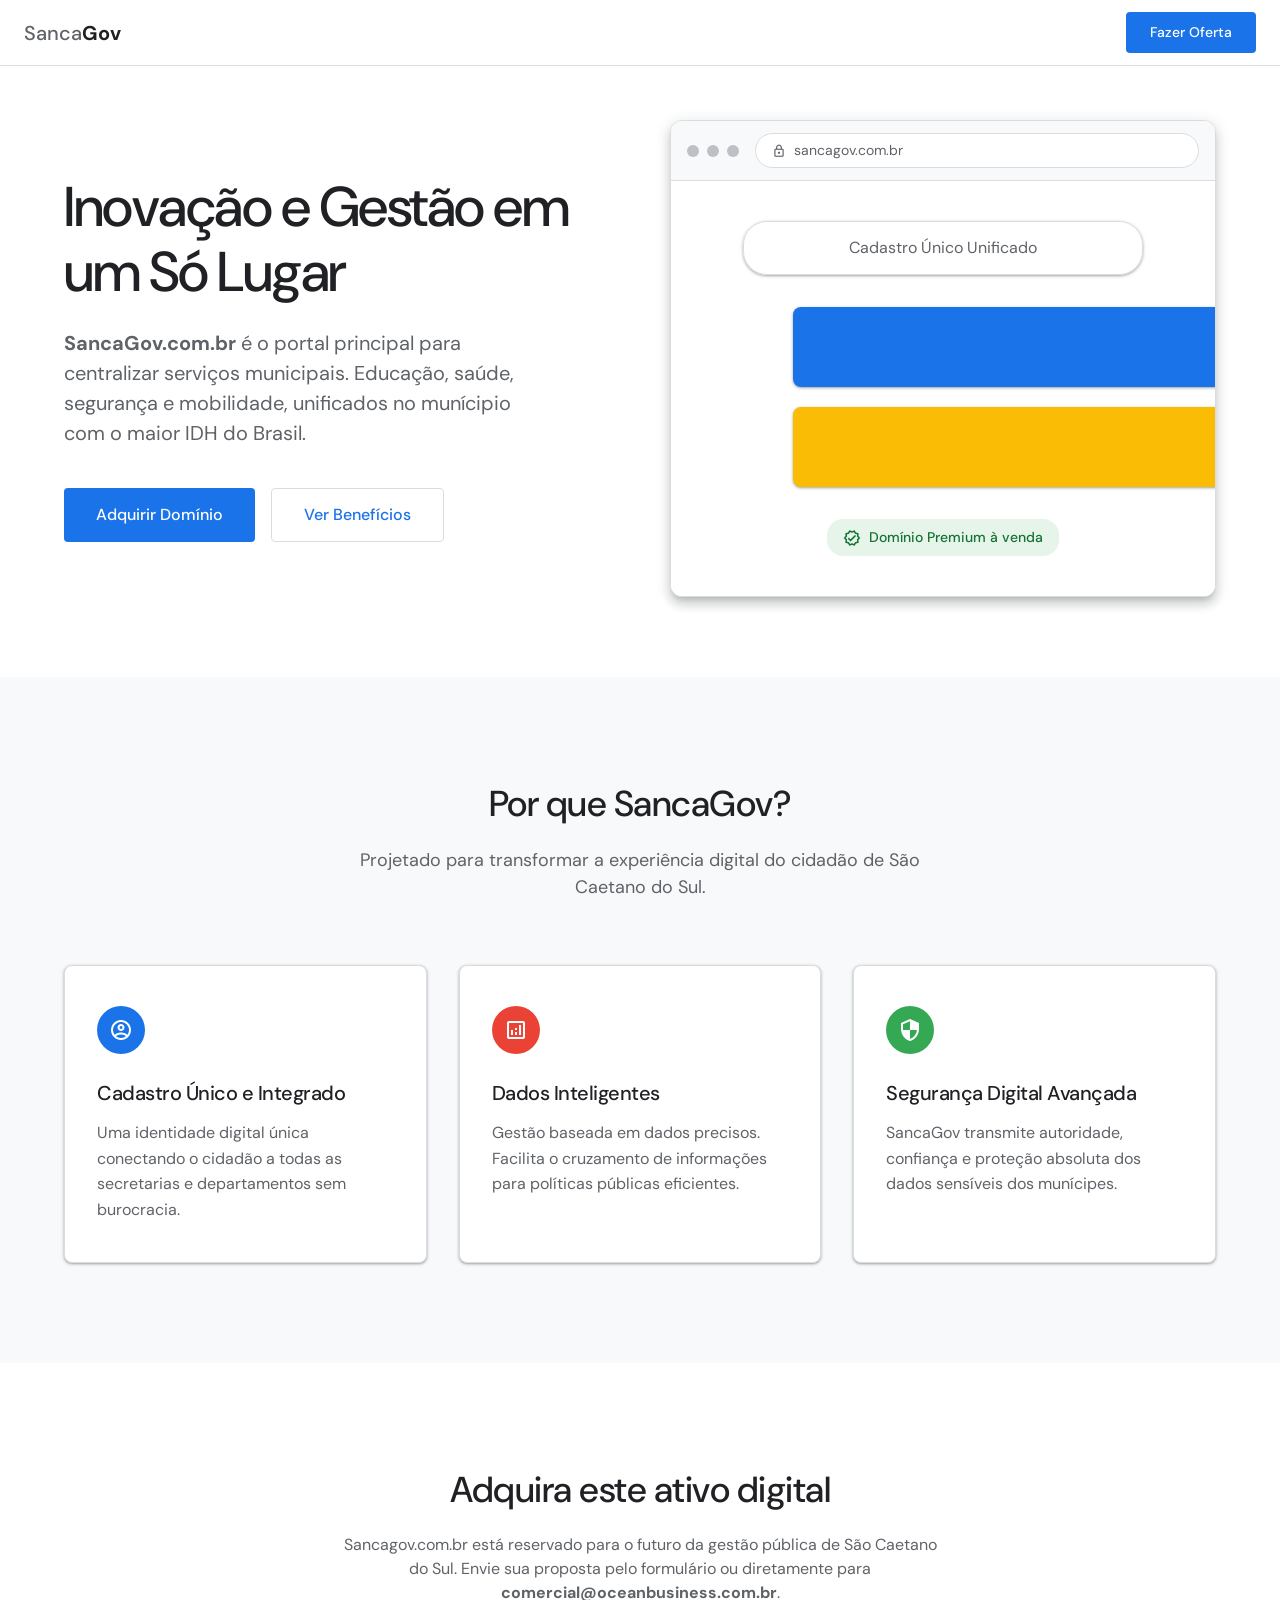
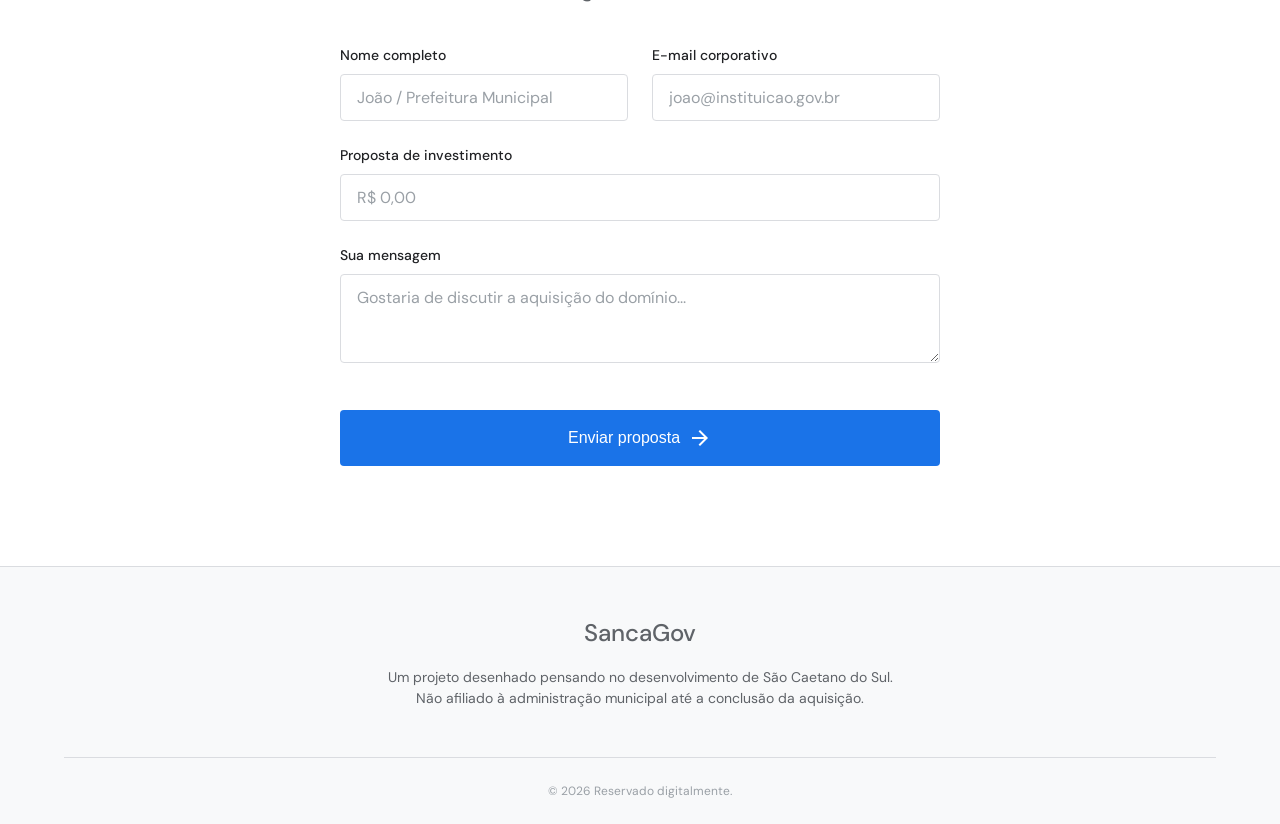
==== public/index.html @ 66d91eb1 "refactor(deploy): Move assets to public/ dir to satisfy Nixpacks parser" ====
<!DOCTYPE html>
<html lang="pt-BR">

<head>
    <meta charset="UTF-8">
    <meta name="viewport" content="width=device-width, initial-scale=1.0">
    <title>SancaGov | Inovação Pública para São Caetano do Sul</title>
    <meta name="description" content="O domínio de referência para o Cadastro Único Unificado.">
    <link rel="preconnect" href="https://fonts.googleapis.com">
    <link rel="preconnect" href="https://fonts.gstatic.com" crossorigin>
    <link href="https://fonts.googleapis.com/css2?family=DM+Sans:opsz,wght@9..40,400;9..40,500;9..40,700&display=swap"
        rel="stylesheet">
    <link rel="stylesheet" href="style.css">
    <link href="https://fonts.googleapis.com/icon?family=Material+Icons+Outlined" rel="stylesheet">
</head>

<body>

    <nav class="navbar">
        <div class="logo">
            <span class="logo-text">Sanca<span class="highlight">Gov</span></span>
        </div>
        <a href="#offer" class="btn-primary">Fazer Oferta</a>
    </nav>

    <main>
        <header class="hero">
            <div class="hero-content">
                <h1 class="fade-in-up">Inovação e Gestão em um Só Lugar</h1>
                <p class="subtitle fade-in-up" style="animation-delay: 0.1s;">
                    <strong>SancaGov.com.br</strong> é o portal principal para centralizar serviços municipais.
                    Educação, saúde, segurança e mobilidade, unificados no munícipio com o maior IDH do Brasil.
                </p>
                <div class="hero-actions fade-in-up" style="animation-delay: 0.2s;">
                    <a href="#offer" class="btn-primary-large">Adquirir Domínio</a>
                    <a href="#vision" class="btn-secondary-large">Ver Benefícios</a>
                </div>
            </div>
            <div class="hero-visual fade-in-up" style="animation-delay: 0.3s;">
                <div class="browser-mockup">
                    <div class="browser-header">
                        <div class="dots">
                            <span></span><span></span><span></span>
                        </div>
                        <div class="address-bar">
                            <span class="material-icons-outlined lock-icon">lock</span>sancagov.com.br
                        </div>
                    </div>
                    <div class="browser-body">
                        <div class="search-bar">Cadastro Único Unificado</div>
                        <div class="placeholder-grid">
                            <div class="p-item p-blue">
                                <span class="material-icons-outlined">health_and_safety</span>
                            </div>
                            <div class="p-item p-red">
                                <span class="material-icons-outlined">school</span>
                            </div>
                            <div class="p-item p-yellow">
                                <span class="material-icons-outlined">shield</span>
                            </div>
                            <div class="p-item p-green">
                                <span class="material-icons-outlined">directions_bus</span>
                            </div>
                        </div>
                        <div class="status-chip">
                            <span class="material-icons-outlined status-icon">verified</span>
                            Domínio Premium à venda
                        </div>
                    </div>
                </div>
            </div>
        </header>

        <section id="vision" class="vision-section">
            <div class="vision-header">
                <h2>Por que SancaGov?</h2>
                <p>Projetado para transformar a experiência digital do cidadão de São Caetano do Sul.</p>
            </div>

            <div class="features-grid">
                <div class="feature-card fade-in-up">
                    <div class="feature-icon bg-blue">
                        <span class="material-icons-outlined">account_circle</span>
                    </div>
                    <h3>Cadastro Único e Integrado</h3>
                    <p>Uma identidade digital única conectando o cidadão a todas as secretarias e departamentos sem
                        burocracia.</p>
                </div>
                <div class="feature-card fade-in-up" style="animation-delay: 0.1s;">
                    <div class="feature-icon bg-red">
                        <span class="material-icons-outlined">analytics</span>
                    </div>
                    <h3>Dados Inteligentes</h3>
                    <p>Gestão baseada em dados precisos. Facilita o cruzamento de informações para políticas públicas
                        eficientes.</p>
                </div>
                <div class="feature-card fade-in-up" style="animation-delay: 0.2s;">
                    <div class="feature-icon bg-green">
                        <span class="material-icons-outlined">security</span>
                    </div>
                    <h3>Segurança Digital Avançada</h3>
                    <p>SancaGov transmite autoridade, confiança e proteção absoluta dos dados sensíveis dos munícipes.
                    </p>
                </div>
            </div>
        </section>

        <section id="offer" class="offer-section">
            <div class="contact-card">
                <div class="contact-card-header">
                    <h2>Adquira este ativo digital</h2>
                    <p>Sancagov.com.br está reservado para o futuro da gestão pública de São Caetano do Sul. Envie sua
                        proposta pelo formulário ou diretamente para <strong>comercial@oceanbusiness.com.br</strong>.
                    </p>
                </div>

                <form id="offerForm" action="mailto:comercial@oceanbusiness.com.br" method="POST" enctype="text/plain"
                    class="offer-form">
                    <div class="form-row">
                        <div class="form-group half-width">
                            <label for="name">Nome completo</label>
                            <input type="text" id="name" name="Nome" required placeholder="João / Prefeitura Municipal">
                        </div>
                        <div class="form-group half-width">
                            <label for="email">E-mail corporativo</label>
                            <input type="email" id="email" name="E-mail" required placeholder="joao@instituicao.gov.br">
                        </div>
                    </div>

                    <div class="form-group">
                        <label for="offer">Proposta de investimento</label>
                        <input type="text" id="offer" name="Proposta" placeholder="R$ 0,00">
                    </div>

                    <div class="form-group">
                        <label for="message">Sua mensagem</label>
                        <textarea id="message" name="Mensagem" rows="3"
                            placeholder="Gostaria de discutir a aquisição do domínio..."></textarea>
                    </div>

                    <div class="form-actions">
                        <button type="submit" class="btn-primary-large submit-btn">
                            Enviar proposta
                            <span class="material-icons-outlined">arrow_forward</span>
                        </button>
                    </div>
                </form>
            </div>
        </section>
    </main>

    <footer class="footer">
        <div class="footer-content">
            <div class="footer-logo">SancaGov</div>
            <p>Um projeto desenhado pensando no desenvolvimento de São Caetano do Sul. <br />Não afiliado à
                administração municipal até a conclusão da aquisição.</p>
        </div>
        <div class="footer-bottom">
            &copy; 2026 Reservado digitalmente.
        </div>
    </footer>
</body>

</html>
---- public/style.css ----
:root {
    --google-blue: #1a73e8;
    --google-blue-hover: #1765cc;
    --google-red: #ea4335;
    --google-yellow: #fbbc05;
    --google-green: #34a853;

    --bg-main: #ffffff;
    --bg-secondary: #f8f9fa;
    --border-color: #dadce0;

    --text-main: #202124;
    --text-sec: #5f6368;

    --font-primary: 'DM Sans', sans-serif;

    --shadow-1: 0 1px 2px 0 rgba(60, 64, 67, 0.3), 0 1px 3px 1px rgba(60, 64, 67, 0.15);
    --shadow-2: 0 4px 6px 0 rgba(60, 64, 67, 0.3), 0 4px 12px 3px rgba(60, 64, 67, 0.15);
    --shadow-3: 0 8px 10px 1px rgba(60, 64, 67, 0.14), 0 3px 14px 2px rgba(60, 64, 67, 0.12), 0 5px 5px -3px rgba(60, 64, 67, 0.2);
}

* {
    margin: 0;
    padding: 0;
    box-sizing: border-box;
}

body {
    font-family: var(--font-primary);
    background-color: var(--bg-main);
    color: var(--text-main);
    line-height: 1.5;
    -webkit-font-smoothing: antialiased;
}

html {
    scroll-behavior: smooth;
}

h1,
h2,
h3 {
    font-weight: 500;
    letter-spacing: -0.5px;
    color: var(--text-main);
}

/* NAVBAR */
.navbar {
    position: fixed;
    top: 0;
    width: 100%;
    padding: 12px 24px;
    background: rgba(255, 255, 255, 0.95);
    backdrop-filter: blur(8px);
    display: flex;
    justify-content: space-between;
    align-items: center;
    border-bottom: 1px solid var(--border-color);
    z-index: 1000;
}

.logo-text {
    font-size: 20px;
    font-weight: 500;
    color: var(--text-sec);
}

.highlight {
    font-weight: 700;
    color: var(--text-main);
}

.btn-primary {
    background: var(--google-blue);
    color: white;
    padding: 10px 24px;
    border-radius: 4px;
    /* Google uses slightly rounded or stark 4px depending on service, let's use 4px for core services */
    text-decoration: none;
    font-weight: 500;
    font-size: 14px;
    transition: background 0.2s, box-shadow 0.2s;
    border: none;
    cursor: pointer;
}

.btn-primary:hover {
    background: var(--google-blue-hover);
    box-shadow: 0 1px 3px 0 rgba(60, 64, 67, 0.3), 0 4px 8px 3px rgba(60, 64, 67, 0.15);
}

/* HERO SECTION */
.hero {
    display: flex;
    padding: 120px 5% 80px;
    max-width: 1280px;
    margin: 0 auto;
    align-items: center;
    gap: 60px;
}

.hero-content {
    flex: 1;
}

.hero h1 {
    font-size: 56px;
    line-height: 1.15;
    margin-bottom: 24px;
    color: var(--text-main);
    letter-spacing: -1.5px;
}

.subtitle {
    font-size: 20px;
    color: var(--text-sec);
    margin-bottom: 40px;
    max-width: 90%;
}

.hero-actions {
    display: flex;
    gap: 16px;
}

.btn-primary-large {
    background: var(--google-blue);
    color: white;
    padding: 14px 32px;
    border-radius: 4px;
    font-size: 16px;
    font-weight: 500;
    text-decoration: none;
    transition: all 0.2s;
    display: inline-flex;
    align-items: center;
    justify-content: center;
}

.btn-primary-large:hover {
    background: var(--google-blue-hover);
    box-shadow: var(--shadow-1);
}

.btn-secondary-large {
    background: white;
    color: var(--google-blue);
    padding: 14px 32px;
    border-radius: 4px;
    font-size: 16px;
    font-weight: 500;
    text-decoration: none;
    border: 1px solid var(--border-color);
    transition: all 0.2s;
}

.btn-secondary-large:hover {
    background: var(--bg-secondary);
}

/* BROWSER MOCKUP */
.hero-visual {
    flex: 1;
}

.browser-mockup {
    background: white;
    border-radius: 12px;
    box-shadow: var(--shadow-3);
    overflow: hidden;
    border: 1px solid var(--border-color);
}

.browser-header {
    background: var(--bg-secondary);
    padding: 12px 16px;
    display: flex;
    align-items: center;
    gap: 16px;
    border-bottom: 1px solid var(--border-color);
}

.dots {
    display: flex;
    gap: 8px;
}

.dots span {
    width: 12px;
    height: 12px;
    border-radius: 50%;
    background: #bdc1c6;
}

.address-bar {
    background: white;
    border-radius: 20px;
    padding: 6px 16px;
    font-size: 14px;
    color: var(--text-sec);
    flex: 1;
    display: flex;
    align-items: center;
    gap: 8px;
    border: 1px solid var(--border-color);
}

.lock-icon {
    font-size: 14px !important;
}

.browser-body {
    padding: 40px;
    display: flex;
    flex-direction: column;
    align-items: center;
    background: #fff;
}

.search-bar {
    width: 100%;
    max-width: 400px;
    padding: 14px 24px;
    border-radius: 24px;
    border: 1px solid var(--border-color);
    box-shadow: var(--shadow-1);
    color: var(--text-sec);
    font-size: 16px;
    text-align: center;
    margin-bottom: 32px;
}

.placeholder-grid {
    display: grid;
    grid-template-columns: repeat(2, 1fr);
    gap: 20px;
    margin-bottom: 32px;
    width: 100%;
    max-width: 300px;
}

.p-item {
    height: 80px;
    border-radius: 8px;
    display: flex;
    align-items: center;
    justify-content: center;
    color: white;
    box-shadow: var(--shadow-1);
}

.p-item .material-icons-outlined {
    font-size: 32px;
}

.p-blue {
    background: var(--google-blue);
}

.p-red {
    background: var(--google-red);
}

.p-yellow {
    background: var(--google-yellow);
}

.p-green {
    background: var(--google-green);
}

.status-chip {
    padding: 8px 16px;
    background: #e6f4ea;
    color: #137333;
    border-radius: 16px;
    font-size: 14px;
    font-weight: 500;
    display: flex;
    align-items: center;
    gap: 8px;
}

.status-icon {
    font-size: 18px !important;
}

/* VISION SECTION */
.vision-section {
    background: var(--bg-secondary);
    padding: 100px 5%;
}

.vision-header {
    text-align: center;
    max-width: 600px;
    margin: 0 auto 64px;
}

.vision-header h2 {
    font-size: 36px;
    margin-bottom: 16px;
}

.vision-header p {
    font-size: 18px;
    color: var(--text-sec);
}

.features-grid {
    max-width: 1200px;
    margin: 0 auto;
    display: grid;
    grid-template-columns: repeat(3, 1fr);
    gap: 32px;
}

.feature-card {
    background: white;
    padding: 40px 32px;
    border-radius: 8px;
    box-shadow: var(--shadow-1);
    border: 1px solid var(--border-color);
    transition: transform 0.2s, box-shadow 0.2s;
}

.feature-card:hover {
    transform: translateY(-4px);
    box-shadow: var(--shadow-2);
}

.feature-icon {
    width: 48px;
    height: 48px;
    border-radius: 50%;
    display: flex;
    align-items: center;
    justify-content: center;
    color: white;
    margin-bottom: 24px;
}

.feature-icon .material-icons-outlined {
    font-size: 24px;
}

.bg-blue {
    background: var(--google-blue);
}

.bg-red {
    background: var(--google-red);
}

.bg-green {
    background: var(--google-green);
}

.feature-card h3 {
    font-size: 20px;
    margin-bottom: 12px;
}

.feature-card p {
    color: var(--text-sec);
    line-height: 1.6;
}

/* OFFER SECTION */
.offer-section {
    padding: 100px 5%;
    display: flex;
    justify-content: center;
    background: var(--bg-main);
}

.contact-card {
    max-width: 600px;
    width: 100%;
    margin: 0 auto;
}

.contact-card-header {
    text-align: center;
    margin-bottom: 40px;
}

.contact-card-header h2 {
    font-size: 36px;
    margin-bottom: 16px;
}

.contact-card-header p {
    color: var(--text-sec);
    font-size: 16px;
}

.offer-form {
    display: flex;
    flex-direction: column;
    gap: 24px;
}

.form-row {
    display: flex;
    gap: 24px;
}

.half-width {
    flex: 1;
}

.form-group label {
    display: block;
    font-size: 14px;
    font-weight: 500;
    color: var(--text-main);
    margin-bottom: 8px;
}

.form-group input,
.form-group textarea {
    width: 100%;
    padding: 12px 16px;
    border: 1px solid var(--border-color);
    border-radius: 4px;
    font-family: inherit;
    font-size: 16px;
    color: var(--text-main);
    transition: border 0.2s;
    background: var(--bg-main);
}

.form-group input:focus,
.form-group textarea:focus {
    outline: none;
    border-color: var(--google-blue);
    border-width: 2px;
    padding: 11px 15px;
    /* Offset to prevent jump */
}

.form-group input::placeholder,
.form-group textarea::placeholder {
    color: #9aa0a6;
}

.form-actions {
    margin-top: 16px;
}

.submit-btn {
    width: 100%;
    cursor: pointer;
    border: none;
    padding: 16px;
    font-size: 16px;
    display: flex;
    align-items: center;
    justify-content: center;
    gap: 8px;
}

.hidden {
    display: none;
}

.form-success {
    background: #e6f4ea;
    color: #137333;
    padding: 16px;
    border-radius: 4px;
    text-align: center;
    font-weight: 500;
}

/* FOOTER */
.footer {
    border-top: 1px solid var(--border-color);
    background: var(--bg-secondary);
    padding: 48px 5% 24px;
}

.footer-content {
    display: flex;
    flex-direction: column;
    align-items: center;
    text-align: center;
    margin-bottom: 48px;
}

.footer-logo {
    font-size: 24px;
    font-weight: 500;
    color: var(--text-sec);
    margin-bottom: 16px;
}

.footer p {
    color: var(--text-sec);
    font-size: 14px;
}

.footer-bottom {
    text-align: center;
    color: #9aa0a6;
    font-size: 12px;
    padding-top: 24px;
    border-top: 1px solid var(--border-color);
}

/* RESPONSIVE */
.fade-in-up {
    opacity: 0;
    transform: translateY(20px);
    animation: fadeInUp 0.6s cubic-bezier(0.4, 0, 0.2, 1) forwards;
}

@keyframes fadeInUp {
    to {
        opacity: 1;
        transform: translateY(0);
    }
}

@media (max-width: 900px) {
    .features-grid {
        grid-template-columns: 1fr;
    }

    .hero {
        flex-direction: column;
        text-align: center;
        padding-top: 100px;
    }

    .hero-content {
        margin-bottom: 40px;
    }

    .hero h1 {
        font-size: 40px;
    }

    .hero-actions {
        justify-content: center;
    }

    .subtitle {
        margin: 0 auto 32px;
    }

    .form-row {
        flex-direction: column;
        gap: 24px;
    }
}
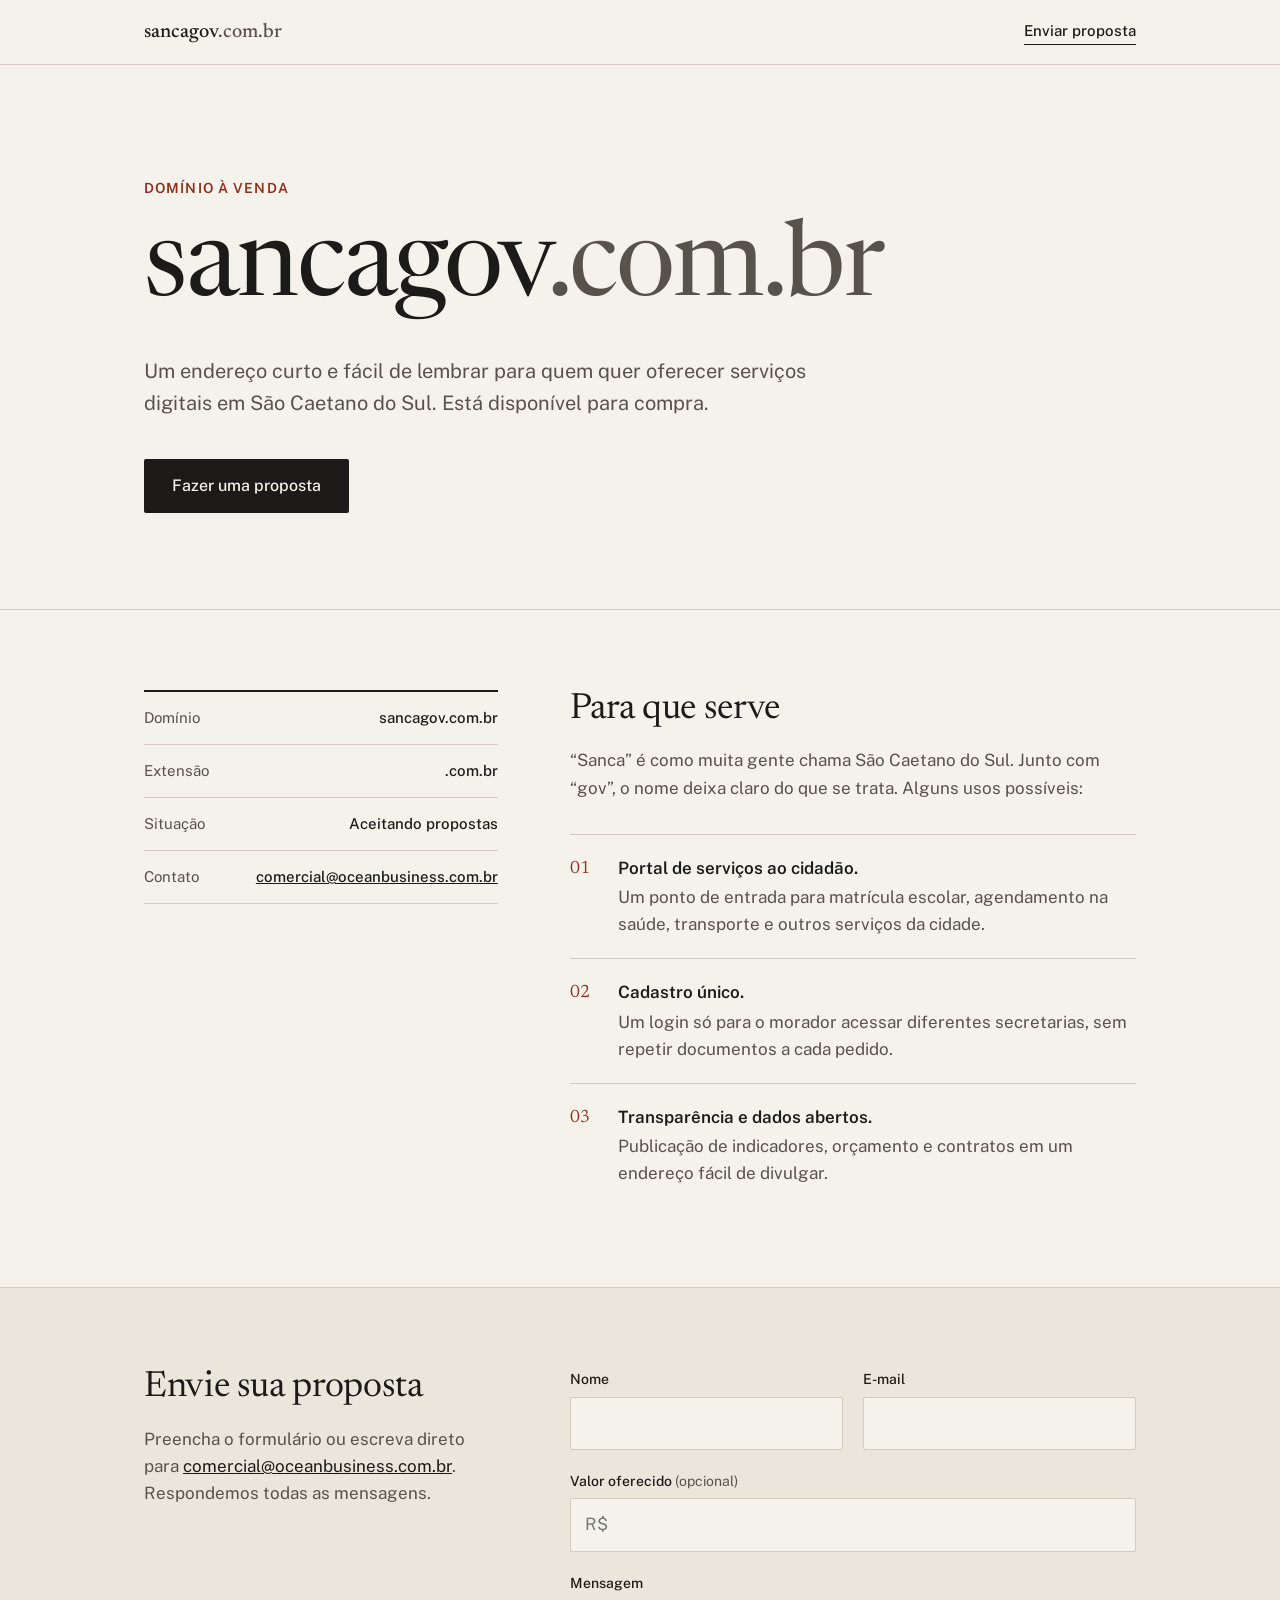
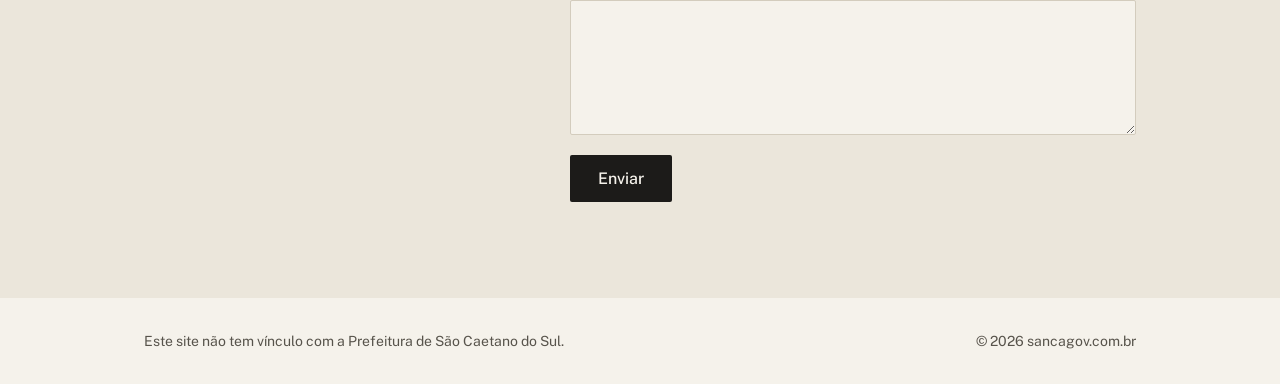
==== commit 6cc19d43: "Redesenha a landing page com visual editorial e texto mais direto Remove a paleta no estilo Google, " ====
--- a/public/index.html
+++ b/public/index.html
@@ -4,161 +4,131 @@
 <head>
     <meta charset="UTF-8">
     <meta name="viewport" content="width=device-width, initial-scale=1.0">
-    <title>SancaGov | Inovação Pública para São Caetano do Sul</title>
-    <meta name="description" content="O domínio de referência para o Cadastro Único Unificado.">
+    <title>sancagov.com.br está à venda</title>
+    <meta name="description" content="O domínio sancagov.com.br está disponível para aquisição. Envie sua proposta.">
     <link rel="preconnect" href="https://fonts.googleapis.com">
     <link rel="preconnect" href="https://fonts.gstatic.com" crossorigin>
-    <link href="https://fonts.googleapis.com/css2?family=DM+Sans:opsz,wght@9..40,400;9..40,500;9..40,700&display=swap"
+    <link
+        href="https://fonts.googleapis.com/css2?family=Newsreader:opsz,wght@6..72,400;6..72,500&family=Public+Sans:wght@400;500;600&display=swap"
         rel="stylesheet">
     <link rel="stylesheet" href="style.css">
-    <link href="https://fonts.googleapis.com/icon?family=Material+Icons+Outlined" rel="stylesheet">
 </head>
 
 <body>
 
-    <nav class="navbar">
-        <div class="logo">
-            <span class="logo-text">Sanca<span class="highlight">Gov</span></span>
+    <header class="topbar">
+        <div class="wrap topbar-inner">
+            <span class="wordmark">sancagov<span class="tld">.com.br</span></span>
+            <a href="#proposta" class="topbar-link">Enviar proposta</a>
         </div>
-        <a href="#offer" class="btn-primary">Fazer Oferta</a>
-    </nav>
+    </header>
 
     <main>
-        <header class="hero">
-            <div class="hero-content">
-                <h1 class="fade-in-up">Inovação e Gestão em um Só Lugar</h1>
-                <p class="subtitle fade-in-up" style="animation-delay: 0.1s;">
-                    <strong>SancaGov.com.br</strong> é o portal principal para centralizar serviços municipais.
-                    Educação, saúde, segurança e mobilidade, unificados no munícipio com o maior IDH do Brasil.
+        <section class="intro">
+            <div class="wrap">
+                <p class="eyebrow">Domínio à venda</p>
+                <h1>sancagov<span class="tld">.com.br</span></h1>
+                <p class="lede">
+                    Um endereço curto e fácil de lembrar para quem quer oferecer serviços digitais
+                    em São Caetano do Sul. Está disponível para compra.
                 </p>
-                <div class="hero-actions fade-in-up" style="animation-delay: 0.2s;">
-                    <a href="#offer" class="btn-primary-large">Adquirir Domínio</a>
-                    <a href="#vision" class="btn-secondary-large">Ver Benefícios</a>
-                </div>
+                <a href="#proposta" class="button">Fazer uma proposta</a>
             </div>
-            <div class="hero-visual fade-in-up" style="animation-delay: 0.3s;">
-                <div class="browser-mockup">
-                    <div class="browser-header">
-                        <div class="dots">
-                            <span></span><span></span><span></span>
-                        </div>
-                        <div class="address-bar">
-                            <span class="material-icons-outlined lock-icon">lock</span>sancagov.com.br
-                        </div>
+        </section>
+
+        <section class="details">
+            <div class="wrap details-grid">
+                <dl class="facts">
+                    <div>
+                        <dt>Domínio</dt>
+                        <dd>sancagov.com.br</dd>
                     </div>
-                    <div class="browser-body">
-                        <div class="search-bar">Cadastro Único Unificado</div>
-                        <div class="placeholder-grid">
-                            <div class="p-item p-blue">
-                                <span class="material-icons-outlined">health_and_safety</span>
-                            </div>
-                            <div class="p-item p-red">
-                                <span class="material-icons-outlined">school</span>
-                            </div>
-                            <div class="p-item p-yellow">
-                                <span class="material-icons-outlined">shield</span>
-                            </div>
-                            <div class="p-item p-green">
-                                <span class="material-icons-outlined">directions_bus</span>
-                            </div>
-                        </div>
-                        <div class="status-chip">
-                            <span class="material-icons-outlined status-icon">verified</span>
-                            Domínio Premium à venda
-                        </div>
+                    <div>
+                        <dt>Extensão</dt>
+                        <dd>.com.br</dd>
                     </div>
-                </div>
-            </div>
-        </header>
+                    <div>
+                        <dt>Situação</dt>
+                        <dd>Aceitando propostas</dd>
+                    </div>
+                    <div>
+                        <dt>Contato</dt>
+                        <dd><a href="mailto:comercial@oceanbusiness.com.br">comercial@oceanbusiness.com.br</a></dd>
+                    </div>
+                </dl>
 
-        <section id="vision" class="vision-section">
-            <div class="vision-header">
-                <h2>Por que SancaGov?</h2>
-                <p>Projetado para transformar a experiência digital do cidadão de São Caetano do Sul.</p>
-            </div>
-
-            <div class="features-grid">
-                <div class="feature-card fade-in-up">
-                    <div class="feature-icon bg-blue">
-                        <span class="material-icons-outlined">account_circle</span>
-                    </div>
-                    <h3>Cadastro Único e Integrado</h3>
-                    <p>Uma identidade digital única conectando o cidadão a todas as secretarias e departamentos sem
-                        burocracia.</p>
-                </div>
-                <div class="feature-card fade-in-up" style="animation-delay: 0.1s;">
-                    <div class="feature-icon bg-red">
-                        <span class="material-icons-outlined">analytics</span>
-                    </div>
-                    <h3>Dados Inteligentes</h3>
-                    <p>Gestão baseada em dados precisos. Facilita o cruzamento de informações para políticas públicas
-                        eficientes.</p>
-                </div>
-                <div class="feature-card fade-in-up" style="animation-delay: 0.2s;">
-                    <div class="feature-icon bg-green">
-                        <span class="material-icons-outlined">security</span>
-                    </div>
-                    <h3>Segurança Digital Avançada</h3>
-                    <p>SancaGov transmite autoridade, confiança e proteção absoluta dos dados sensíveis dos munícipes.
+                <div class="uses">
+                    <h2>Para que serve</h2>
+                    <p>
+                        “Sanca” é como muita gente chama São Caetano do Sul. Junto com “gov”, o nome
+                        deixa claro do que se trata. Alguns usos possíveis:
                     </p>
+                    <ol>
+                        <li>
+                            <strong>Portal de serviços ao cidadão.</strong>
+                            Um ponto de entrada para matrícula escolar, agendamento na saúde,
+                            transporte e outros serviços da cidade.
+                        </li>
+                        <li>
+                            <strong>Cadastro único.</strong>
+                            Um login só para o morador acessar diferentes secretarias, sem repetir
+                            documentos a cada pedido.
+                        </li>
+                        <li>
+                            <strong>Transparência e dados abertos.</strong>
+                            Publicação de indicadores, orçamento e contratos em um endereço fácil de divulgar.
+                        </li>
+                    </ol>
                 </div>
             </div>
         </section>
 
-        <section id="offer" class="offer-section">
-            <div class="contact-card">
-                <div class="contact-card-header">
-                    <h2>Adquira este ativo digital</h2>
-                    <p>Sancagov.com.br está reservado para o futuro da gestão pública de São Caetano do Sul. Envie sua
-                        proposta pelo formulário ou diretamente para <strong>comercial@oceanbusiness.com.br</strong>.
+        <section id="proposta" class="offer">
+            <div class="wrap offer-grid">
+                <div class="offer-text">
+                    <h2>Envie sua proposta</h2>
+                    <p>
+                        Preencha o formulário ou escreva direto para
+                        <a href="mailto:comercial@oceanbusiness.com.br">comercial@oceanbusiness.com.br</a>.
+                        Respondemos todas as mensagens.
                     </p>
                 </div>
 
-                <form id="offerForm" action="mailto:comercial@oceanbusiness.com.br" method="POST" enctype="text/plain"
-                    class="offer-form">
-                    <div class="form-row">
-                        <div class="form-group half-width">
-                            <label for="name">Nome completo</label>
-                            <input type="text" id="name" name="Nome" required placeholder="João / Prefeitura Municipal">
-                        </div>
-                        <div class="form-group half-width">
-                            <label for="email">E-mail corporativo</label>
-                            <input type="email" id="email" name="E-mail" required placeholder="joao@instituicao.gov.br">
-                        </div>
+                <form id="offerForm" action="mailto:comercial@oceanbusiness.com.br" method="POST"
+                    enctype="text/plain" class="form">
+                    <div class="field-row">
+                        <label class="field">
+                            <span>Nome</span>
+                            <input type="text" name="Nome" required autocomplete="name">
+                        </label>
+                        <label class="field">
+                            <span>E-mail</span>
+                            <input type="email" name="E-mail" required autocomplete="email">
+                        </label>
                     </div>
 
-                    <div class="form-group">
-                        <label for="offer">Proposta de investimento</label>
-                        <input type="text" id="offer" name="Proposta" placeholder="R$ 0,00">
-                    </div>
+                    <label class="field">
+                        <span>Valor oferecido <em>(opcional)</em></span>
+                        <input type="text" name="Proposta" inputmode="decimal" placeholder="R$">
+                    </label>
 
-                    <div class="form-group">
-                        <label for="message">Sua mensagem</label>
-                        <textarea id="message" name="Mensagem" rows="3"
-                            placeholder="Gostaria de discutir a aquisição do domínio..."></textarea>
-                    </div>
+                    <label class="field">
+                        <span>Mensagem</span>
+                        <textarea name="Mensagem" rows="4"></textarea>
+                    </label>
 
-                    <div class="form-actions">
-                        <button type="submit" class="btn-primary-large submit-btn">
-                            Enviar proposta
-                            <span class="material-icons-outlined">arrow_forward</span>
-                        </button>
-                    </div>
+                    <button type="submit" class="button">Enviar</button>
                 </form>
             </div>
         </section>
     </main>
 
     <footer class="footer">
-        <div class="footer-content">
-            <div class="footer-logo">SancaGov</div>
-            <p>Um projeto desenhado pensando no desenvolvimento de São Caetano do Sul. <br />Não afiliado à
-                administração municipal até a conclusão da aquisição.</p>
-        </div>
-        <div class="footer-bottom">
-            &copy; 2026 Reservado digitalmente.
+        <div class="wrap footer-inner">
+            <p>Este site não tem vínculo com a Prefeitura de São Caetano do Sul.</p>
+            <p>&copy; 2026 sancagov.com.br</p>
         </div>
     </footer>
 </body>
 
-</html>+</html>
--- a/public/style.css
+++ b/public/style.css
@@ -1,558 +1,363 @@
 :root {
-    --google-blue: #1a73e8;
-    --google-blue-hover: #1765cc;
-    --google-red: #ea4335;
-    --google-yellow: #fbbc05;
-    --google-green: #34a853;
-
-    --bg-main: #ffffff;
-    --bg-secondary: #f8f9fa;
-    --border-color: #dadce0;
-
-    --text-main: #202124;
-    --text-sec: #5f6368;
-
-    --font-primary: 'DM Sans', sans-serif;
-
-    --shadow-1: 0 1px 2px 0 rgba(60, 64, 67, 0.3), 0 1px 3px 1px rgba(60, 64, 67, 0.15);
-    --shadow-2: 0 4px 6px 0 rgba(60, 64, 67, 0.3), 0 4px 12px 3px rgba(60, 64, 67, 0.15);
-    --shadow-3: 0 8px 10px 1px rgba(60, 64, 67, 0.14), 0 3px 14px 2px rgba(60, 64, 67, 0.12), 0 5px 5px -3px rgba(60, 64, 67, 0.2);
-}
-
-* {
-    margin: 0;
-    padding: 0;
+    --paper: #f5f2eb;
+    --paper-dark: #ebe6db;
+    --ink: #1c1b19;
+    --ink-soft: #57534b;
+    --rule: #d3ccbd;
+    --accent: #8c2f1b;
+    --accent-dark: #6f2414;
+
+    --serif: 'Newsreader', Georgia, 'Times New Roman', serif;
+    --sans: 'Public Sans', -apple-system, 'Segoe UI', Roboto, sans-serif;
+
+    --wrap: 1040px;
+}
+
+*,
+*::before,
+*::after {
     box-sizing: border-box;
-}
-
-body {
-    font-family: var(--font-primary);
-    background-color: var(--bg-main);
-    color: var(--text-main);
-    line-height: 1.5;
-    -webkit-font-smoothing: antialiased;
 }
 
 html {
     scroll-behavior: smooth;
 }
 
+body {
+    margin: 0;
+    background: var(--paper);
+    color: var(--ink);
+    font-family: var(--sans);
+    font-size: 17px;
+    line-height: 1.6;
+    -webkit-font-smoothing: antialiased;
+}
+
 h1,
 h2,
-h3 {
-    font-weight: 500;
-    letter-spacing: -0.5px;
-    color: var(--text-main);
-}
-
-/* NAVBAR */
-.navbar {
-    position: fixed;
-    top: 0;
-    width: 100%;
-    padding: 12px 24px;
-    background: rgba(255, 255, 255, 0.95);
-    backdrop-filter: blur(8px);
+p,
+ol,
+dl,
+dd {
+    margin: 0;
+}
+
+a {
+    color: inherit;
+}
+
+.wrap {
+    max-width: var(--wrap);
+    margin: 0 auto;
+    padding: 0 24px;
+}
+
+.tld {
+    color: var(--ink-soft);
+}
+
+/* Barra superior */
+
+.topbar {
+    border-bottom: 1px solid var(--rule);
+}
+
+.topbar-inner {
     display: flex;
     justify-content: space-between;
     align-items: center;
-    border-bottom: 1px solid var(--border-color);
-    z-index: 1000;
-}
-
-.logo-text {
+    height: 64px;
+}
+
+.wordmark {
+    font-family: var(--serif);
     font-size: 20px;
     font-weight: 500;
-    color: var(--text-sec);
-}
-
-.highlight {
-    font-weight: 700;
-    color: var(--text-main);
-}
-
-.btn-primary {
-    background: var(--google-blue);
-    color: white;
-    padding: 10px 24px;
-    border-radius: 4px;
-    /* Google uses slightly rounded or stark 4px depending on service, let's use 4px for core services */
+}
+
+.topbar-link {
+    font-size: 15px;
+    font-weight: 500;
     text-decoration: none;
-    font-weight: 500;
+    border-bottom: 1px solid currentColor;
+    padding-bottom: 1px;
+}
+
+.topbar-link:hover {
+    color: var(--accent);
+}
+
+/* Abertura */
+
+.intro {
+    padding: 112px 0 96px;
+    border-bottom: 1px solid var(--rule);
+}
+
+.eyebrow {
     font-size: 14px;
-    transition: background 0.2s, box-shadow 0.2s;
-    border: none;
+    font-weight: 600;
+    text-transform: uppercase;
+    letter-spacing: 0.08em;
+    color: var(--accent);
+    margin-bottom: 20px;
+}
+
+.intro h1 {
+    font-family: var(--serif);
+    font-weight: 400;
+    font-size: clamp(48px, 9vw, 104px);
+    line-height: 1;
+    letter-spacing: -0.02em;
+    margin-bottom: 32px;
+    overflow-wrap: anywhere;
+}
+
+.lede {
+    max-width: 34em;
+    font-size: 20px;
+    color: var(--ink-soft);
+    margin-bottom: 40px;
+}
+
+.button {
+    display: inline-block;
+    background: var(--ink);
+    color: var(--paper);
+    font-family: var(--sans);
+    font-size: 16px;
+    font-weight: 500;
+    text-decoration: none;
+    padding: 14px 28px;
+    border: 0;
+    border-radius: 2px;
     cursor: pointer;
 }
 
-.btn-primary:hover {
-    background: var(--google-blue-hover);
-    box-shadow: 0 1px 3px 0 rgba(60, 64, 67, 0.3), 0 4px 8px 3px rgba(60, 64, 67, 0.15);
-}
-
-/* HERO SECTION */
-.hero {
-    display: flex;
-    padding: 120px 5% 80px;
-    max-width: 1280px;
-    margin: 0 auto;
-    align-items: center;
-    gap: 60px;
-}
-
-.hero-content {
-    flex: 1;
-}
-
-.hero h1 {
-    font-size: 56px;
+.button:hover {
+    background: var(--accent);
+}
+
+.button:focus-visible,
+.topbar-link:focus-visible {
+    outline: 2px solid var(--accent);
+    outline-offset: 3px;
+}
+
+/* Detalhes */
+
+.details {
+    padding: 80px 0;
+    border-bottom: 1px solid var(--rule);
+}
+
+.details-grid {
+    display: grid;
+    grid-template-columns: 1fr 1.6fr;
+    gap: 72px;
+    align-items: start;
+}
+
+.facts {
+    border-top: 2px solid var(--ink);
+}
+
+.facts div {
+    display: flex;
+    justify-content: space-between;
+    gap: 16px;
+    padding: 14px 0;
+    border-bottom: 1px solid var(--rule);
+    font-size: 15px;
+}
+
+.facts dt {
+    color: var(--ink-soft);
+}
+
+.facts dd {
+    font-weight: 500;
+    text-align: right;
+    overflow-wrap: anywhere;
+}
+
+.uses h2,
+.offer h2 {
+    font-family: var(--serif);
+    font-weight: 400;
+    font-size: 36px;
     line-height: 1.15;
-    margin-bottom: 24px;
-    color: var(--text-main);
-    letter-spacing: -1.5px;
-}
-
-.subtitle {
-    font-size: 20px;
-    color: var(--text-sec);
-    margin-bottom: 40px;
-    max-width: 90%;
-}
-
-.hero-actions {
-    display: flex;
+    letter-spacing: -0.01em;
+    margin-bottom: 16px;
+}
+
+.uses > p {
+    color: var(--ink-soft);
+    margin-bottom: 32px;
+}
+
+.uses ol {
+    list-style: none;
+    padding: 0;
+    counter-reset: uso;
+}
+
+.uses li {
+    counter-increment: uso;
+    position: relative;
+    padding: 20px 0 20px 48px;
+    border-top: 1px solid var(--rule);
+    color: var(--ink-soft);
+}
+
+.uses li::before {
+    content: counter(uso, decimal-leading-zero);
+    position: absolute;
+    left: 0;
+    top: 20px;
+    font-family: var(--serif);
+    font-size: 18px;
+    color: var(--accent);
+}
+
+.uses li strong {
+    display: block;
+    color: var(--ink);
+    font-weight: 600;
+    margin-bottom: 2px;
+}
+
+/* Proposta */
+
+.offer {
+    padding: 80px 0 96px;
+    background: var(--paper-dark);
+}
+
+.offer-grid {
+    display: grid;
+    grid-template-columns: 1fr 1.6fr;
+    gap: 72px;
+    align-items: start;
+}
+
+.offer-text p {
+    color: var(--ink-soft);
+}
+
+.offer-text a {
+    color: var(--ink);
+    overflow-wrap: anywhere;
+}
+
+.form {
+    display: flex;
+    flex-direction: column;
+    gap: 20px;
+}
+
+.field-row {
+    display: grid;
+    grid-template-columns: 1fr 1fr;
+    gap: 20px;
+}
+
+.field {
+    display: flex;
+    flex-direction: column;
+    gap: 6px;
+}
+
+.field span {
+    font-size: 14px;
+    font-weight: 500;
+}
+
+.field em {
+    font-style: normal;
+    font-weight: 400;
+    color: var(--ink-soft);
+}
+
+.field input,
+.field textarea {
+    width: 100%;
+    font: inherit;
+    color: var(--ink);
+    background: var(--paper);
+    border: 1px solid var(--rule);
+    border-radius: 2px;
+    padding: 12px 14px;
+}
+
+.field textarea {
+    resize: vertical;
+}
+
+.field input:focus,
+.field textarea:focus {
+    outline: none;
+    border-color: var(--ink);
+}
+
+.form .button {
+    align-self: flex-start;
+}
+
+/* Rodapé */
+
+.footer {
+    padding: 32px 0;
+    font-size: 14px;
+    color: var(--ink-soft);
+}
+
+.footer-inner {
+    display: flex;
+    justify-content: space-between;
     gap: 16px;
-}
-
-.btn-primary-large {
-    background: var(--google-blue);
-    color: white;
-    padding: 14px 32px;
-    border-radius: 4px;
-    font-size: 16px;
-    font-weight: 500;
-    text-decoration: none;
-    transition: all 0.2s;
-    display: inline-flex;
-    align-items: center;
-    justify-content: center;
-}
-
-.btn-primary-large:hover {
-    background: var(--google-blue-hover);
-    box-shadow: var(--shadow-1);
-}
-
-.btn-secondary-large {
-    background: white;
-    color: var(--google-blue);
-    padding: 14px 32px;
-    border-radius: 4px;
-    font-size: 16px;
-    font-weight: 500;
-    text-decoration: none;
-    border: 1px solid var(--border-color);
-    transition: all 0.2s;
-}
-
-.btn-secondary-large:hover {
-    background: var(--bg-secondary);
-}
-
-/* BROWSER MOCKUP */
-.hero-visual {
-    flex: 1;
-}
-
-.browser-mockup {
-    background: white;
-    border-radius: 12px;
-    box-shadow: var(--shadow-3);
-    overflow: hidden;
-    border: 1px solid var(--border-color);
-}
-
-.browser-header {
-    background: var(--bg-secondary);
-    padding: 12px 16px;
-    display: flex;
-    align-items: center;
-    gap: 16px;
-    border-bottom: 1px solid var(--border-color);
-}
-
-.dots {
-    display: flex;
-    gap: 8px;
-}
-
-.dots span {
-    width: 12px;
-    height: 12px;
-    border-radius: 50%;
-    background: #bdc1c6;
-}
-
-.address-bar {
-    background: white;
-    border-radius: 20px;
-    padding: 6px 16px;
-    font-size: 14px;
-    color: var(--text-sec);
-    flex: 1;
-    display: flex;
-    align-items: center;
-    gap: 8px;
-    border: 1px solid var(--border-color);
-}
-
-.lock-icon {
-    font-size: 14px !important;
-}
-
-.browser-body {
-    padding: 40px;
-    display: flex;
-    flex-direction: column;
-    align-items: center;
-    background: #fff;
-}
-
-.search-bar {
-    width: 100%;
-    max-width: 400px;
-    padding: 14px 24px;
-    border-radius: 24px;
-    border: 1px solid var(--border-color);
-    box-shadow: var(--shadow-1);
-    color: var(--text-sec);
-    font-size: 16px;
-    text-align: center;
-    margin-bottom: 32px;
-}
-
-.placeholder-grid {
-    display: grid;
-    grid-template-columns: repeat(2, 1fr);
-    gap: 20px;
-    margin-bottom: 32px;
-    width: 100%;
-    max-width: 300px;
-}
-
-.p-item {
-    height: 80px;
-    border-radius: 8px;
-    display: flex;
-    align-items: center;
-    justify-content: center;
-    color: white;
-    box-shadow: var(--shadow-1);
-}
-
-.p-item .material-icons-outlined {
-    font-size: 32px;
-}
-
-.p-blue {
-    background: var(--google-blue);
-}
-
-.p-red {
-    background: var(--google-red);
-}
-
-.p-yellow {
-    background: var(--google-yellow);
-}
-
-.p-green {
-    background: var(--google-green);
-}
-
-.status-chip {
-    padding: 8px 16px;
-    background: #e6f4ea;
-    color: #137333;
-    border-radius: 16px;
-    font-size: 14px;
-    font-weight: 500;
-    display: flex;
-    align-items: center;
-    gap: 8px;
-}
-
-.status-icon {
-    font-size: 18px !important;
-}
-
-/* VISION SECTION */
-.vision-section {
-    background: var(--bg-secondary);
-    padding: 100px 5%;
-}
-
-.vision-header {
-    text-align: center;
-    max-width: 600px;
-    margin: 0 auto 64px;
-}
-
-.vision-header h2 {
-    font-size: 36px;
-    margin-bottom: 16px;
-}
-
-.vision-header p {
-    font-size: 18px;
-    color: var(--text-sec);
-}
-
-.features-grid {
-    max-width: 1200px;
-    margin: 0 auto;
-    display: grid;
-    grid-template-columns: repeat(3, 1fr);
-    gap: 32px;
-}
-
-.feature-card {
-    background: white;
-    padding: 40px 32px;
-    border-radius: 8px;
-    box-shadow: var(--shadow-1);
-    border: 1px solid var(--border-color);
-    transition: transform 0.2s, box-shadow 0.2s;
-}
-
-.feature-card:hover {
-    transform: translateY(-4px);
-    box-shadow: var(--shadow-2);
-}
-
-.feature-icon {
-    width: 48px;
-    height: 48px;
-    border-radius: 50%;
-    display: flex;
-    align-items: center;
-    justify-content: center;
-    color: white;
-    margin-bottom: 24px;
-}
-
-.feature-icon .material-icons-outlined {
-    font-size: 24px;
-}
-
-.bg-blue {
-    background: var(--google-blue);
-}
-
-.bg-red {
-    background: var(--google-red);
-}
-
-.bg-green {
-    background: var(--google-green);
-}
-
-.feature-card h3 {
-    font-size: 20px;
-    margin-bottom: 12px;
-}
-
-.feature-card p {
-    color: var(--text-sec);
-    line-height: 1.6;
-}
-
-/* OFFER SECTION */
-.offer-section {
-    padding: 100px 5%;
-    display: flex;
-    justify-content: center;
-    background: var(--bg-main);
-}
-
-.contact-card {
-    max-width: 600px;
-    width: 100%;
-    margin: 0 auto;
-}
-
-.contact-card-header {
-    text-align: center;
-    margin-bottom: 40px;
-}
-
-.contact-card-header h2 {
-    font-size: 36px;
-    margin-bottom: 16px;
-}
-
-.contact-card-header p {
-    color: var(--text-sec);
-    font-size: 16px;
-}
-
-.offer-form {
-    display: flex;
-    flex-direction: column;
-    gap: 24px;
-}
-
-.form-row {
-    display: flex;
-    gap: 24px;
-}
-
-.half-width {
-    flex: 1;
-}
-
-.form-group label {
-    display: block;
-    font-size: 14px;
-    font-weight: 500;
-    color: var(--text-main);
-    margin-bottom: 8px;
-}
-
-.form-group input,
-.form-group textarea {
-    width: 100%;
-    padding: 12px 16px;
-    border: 1px solid var(--border-color);
-    border-radius: 4px;
-    font-family: inherit;
-    font-size: 16px;
-    color: var(--text-main);
-    transition: border 0.2s;
-    background: var(--bg-main);
-}
-
-.form-group input:focus,
-.form-group textarea:focus {
-    outline: none;
-    border-color: var(--google-blue);
-    border-width: 2px;
-    padding: 11px 15px;
-    /* Offset to prevent jump */
-}
-
-.form-group input::placeholder,
-.form-group textarea::placeholder {
-    color: #9aa0a6;
-}
-
-.form-actions {
-    margin-top: 16px;
-}
-
-.submit-btn {
-    width: 100%;
-    cursor: pointer;
-    border: none;
-    padding: 16px;
-    font-size: 16px;
-    display: flex;
-    align-items: center;
-    justify-content: center;
-    gap: 8px;
-}
-
-.hidden {
-    display: none;
-}
-
-.form-success {
-    background: #e6f4ea;
-    color: #137333;
-    padding: 16px;
-    border-radius: 4px;
-    text-align: center;
-    font-weight: 500;
-}
-
-/* FOOTER */
-.footer {
-    border-top: 1px solid var(--border-color);
-    background: var(--bg-secondary);
-    padding: 48px 5% 24px;
-}
-
-.footer-content {
-    display: flex;
-    flex-direction: column;
-    align-items: center;
-    text-align: center;
-    margin-bottom: 48px;
-}
-
-.footer-logo {
-    font-size: 24px;
-    font-weight: 500;
-    color: var(--text-sec);
-    margin-bottom: 16px;
-}
-
-.footer p {
-    color: var(--text-sec);
-    font-size: 14px;
-}
-
-.footer-bottom {
-    text-align: center;
-    color: #9aa0a6;
-    font-size: 12px;
-    padding-top: 24px;
-    border-top: 1px solid var(--border-color);
-}
-
-/* RESPONSIVE */
-.fade-in-up {
-    opacity: 0;
-    transform: translateY(20px);
-    animation: fadeInUp 0.6s cubic-bezier(0.4, 0, 0.2, 1) forwards;
-}
-
-@keyframes fadeInUp {
-    to {
-        opacity: 1;
-        transform: translateY(0);
-    }
-}
-
-@media (max-width: 900px) {
-    .features-grid {
+    flex-wrap: wrap;
+}
+
+/* Telas menores */
+
+@media (max-width: 800px) {
+    .intro {
+        padding: 72px 0 64px;
+    }
+
+    .lede {
+        font-size: 18px;
+    }
+
+    .details,
+    .offer {
+        padding: 56px 0;
+    }
+
+    .details-grid,
+    .offer-grid {
         grid-template-columns: 1fr;
-    }
-
-    .hero {
-        flex-direction: column;
+        gap: 48px;
+    }
+
+    .uses h2,
+    .offer h2 {
+        font-size: 30px;
+    }
+}
+
+@media (max-width: 520px) {
+    .wrap {
+        padding: 0 16px;
+    }
+
+    .field-row {
+        grid-template-columns: 1fr;
+    }
+
+    .form .button {
+        align-self: stretch;
         text-align: center;
-        padding-top: 100px;
-    }
-
-    .hero-content {
-        margin-bottom: 40px;
-    }
-
-    .hero h1 {
-        font-size: 40px;
-    }
-
-    .hero-actions {
-        justify-content: center;
-    }
-
-    .subtitle {
-        margin: 0 auto 32px;
-    }
-
-    .form-row {
-        flex-direction: column;
-        gap: 24px;
-    }
-}+    }
+}
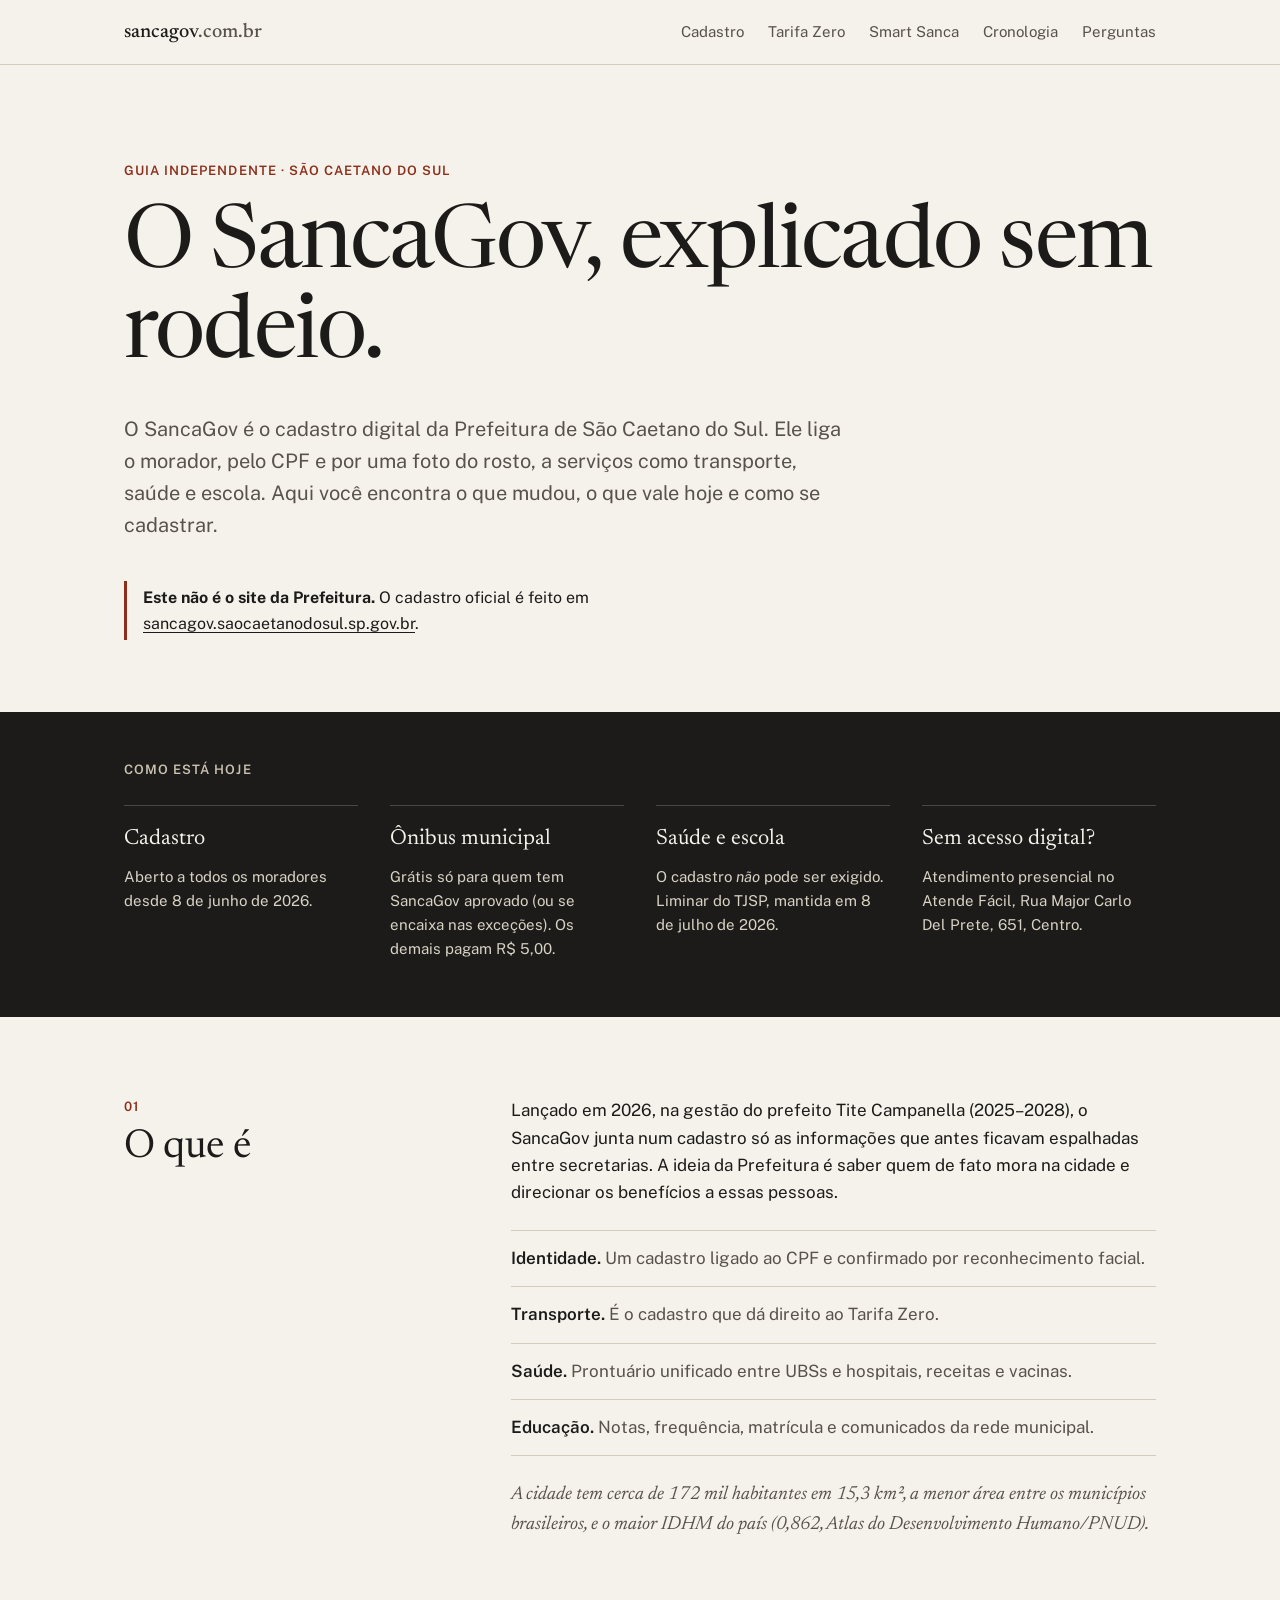
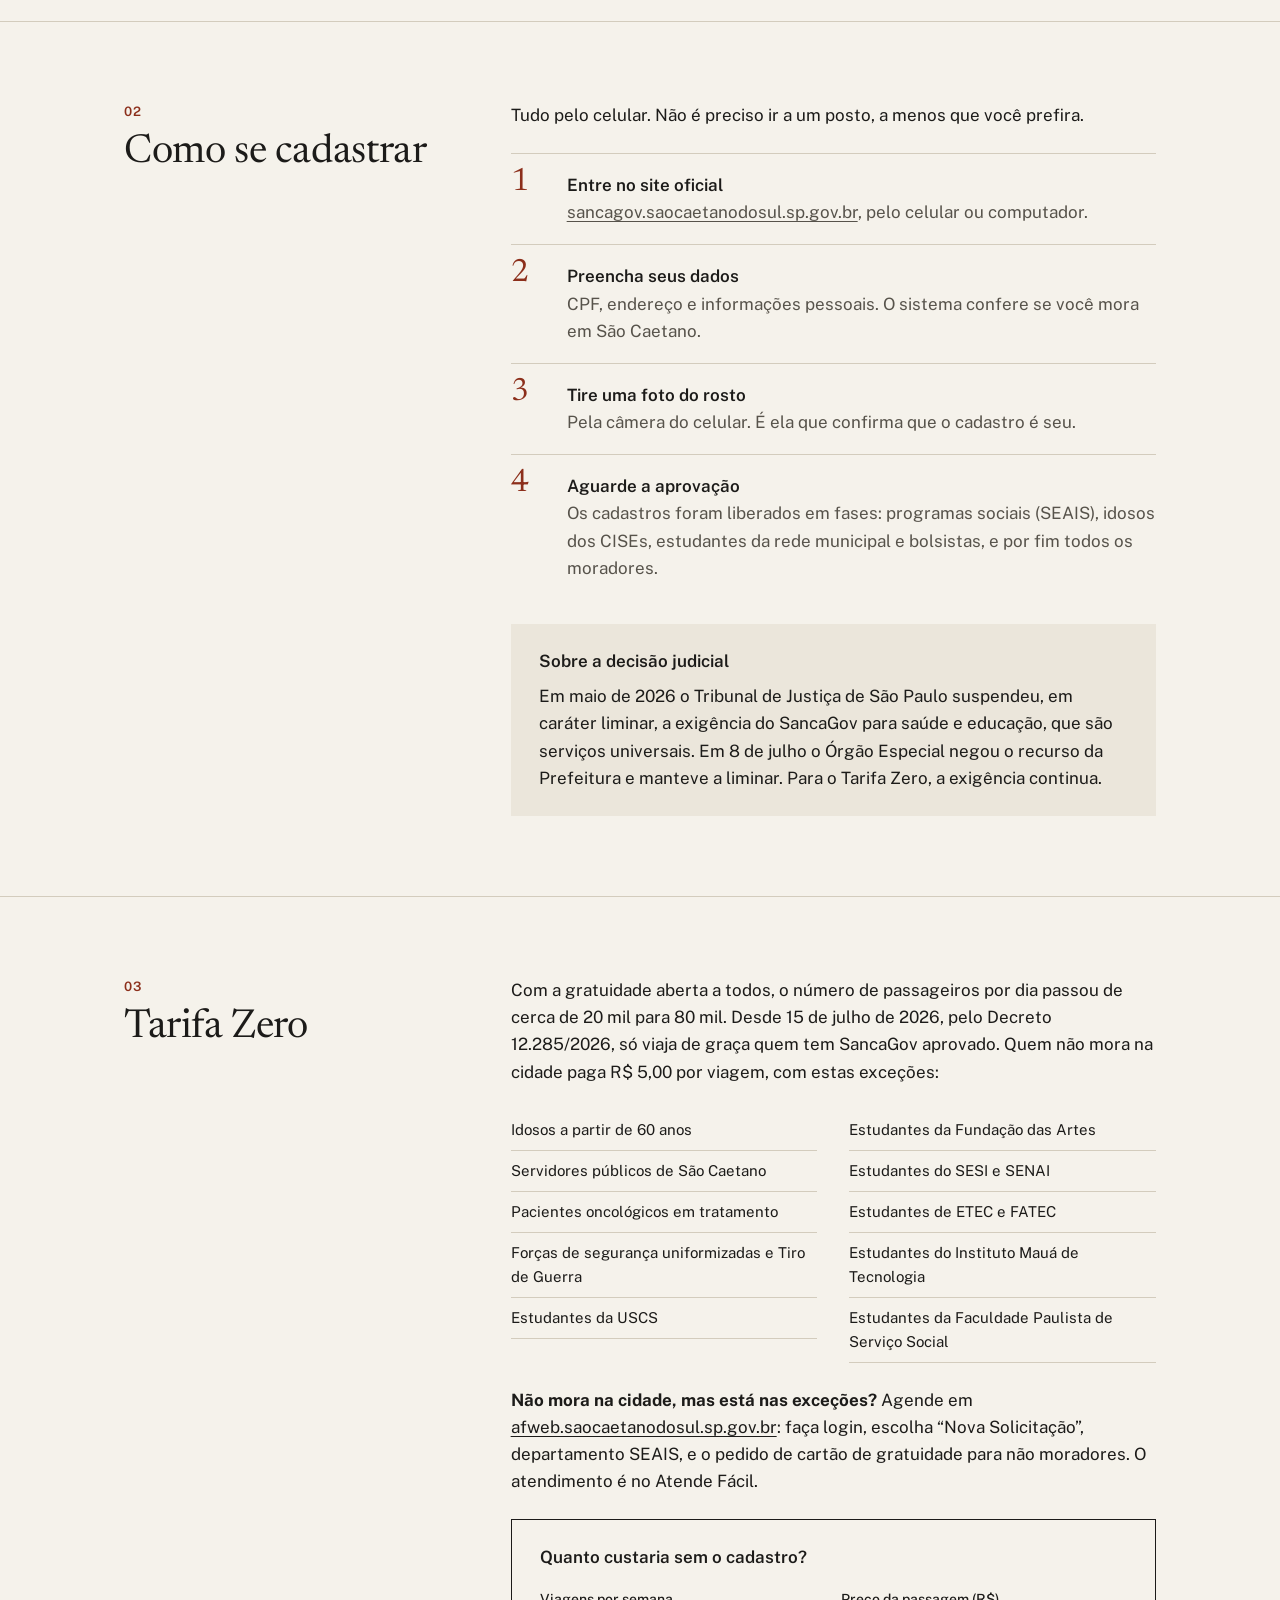
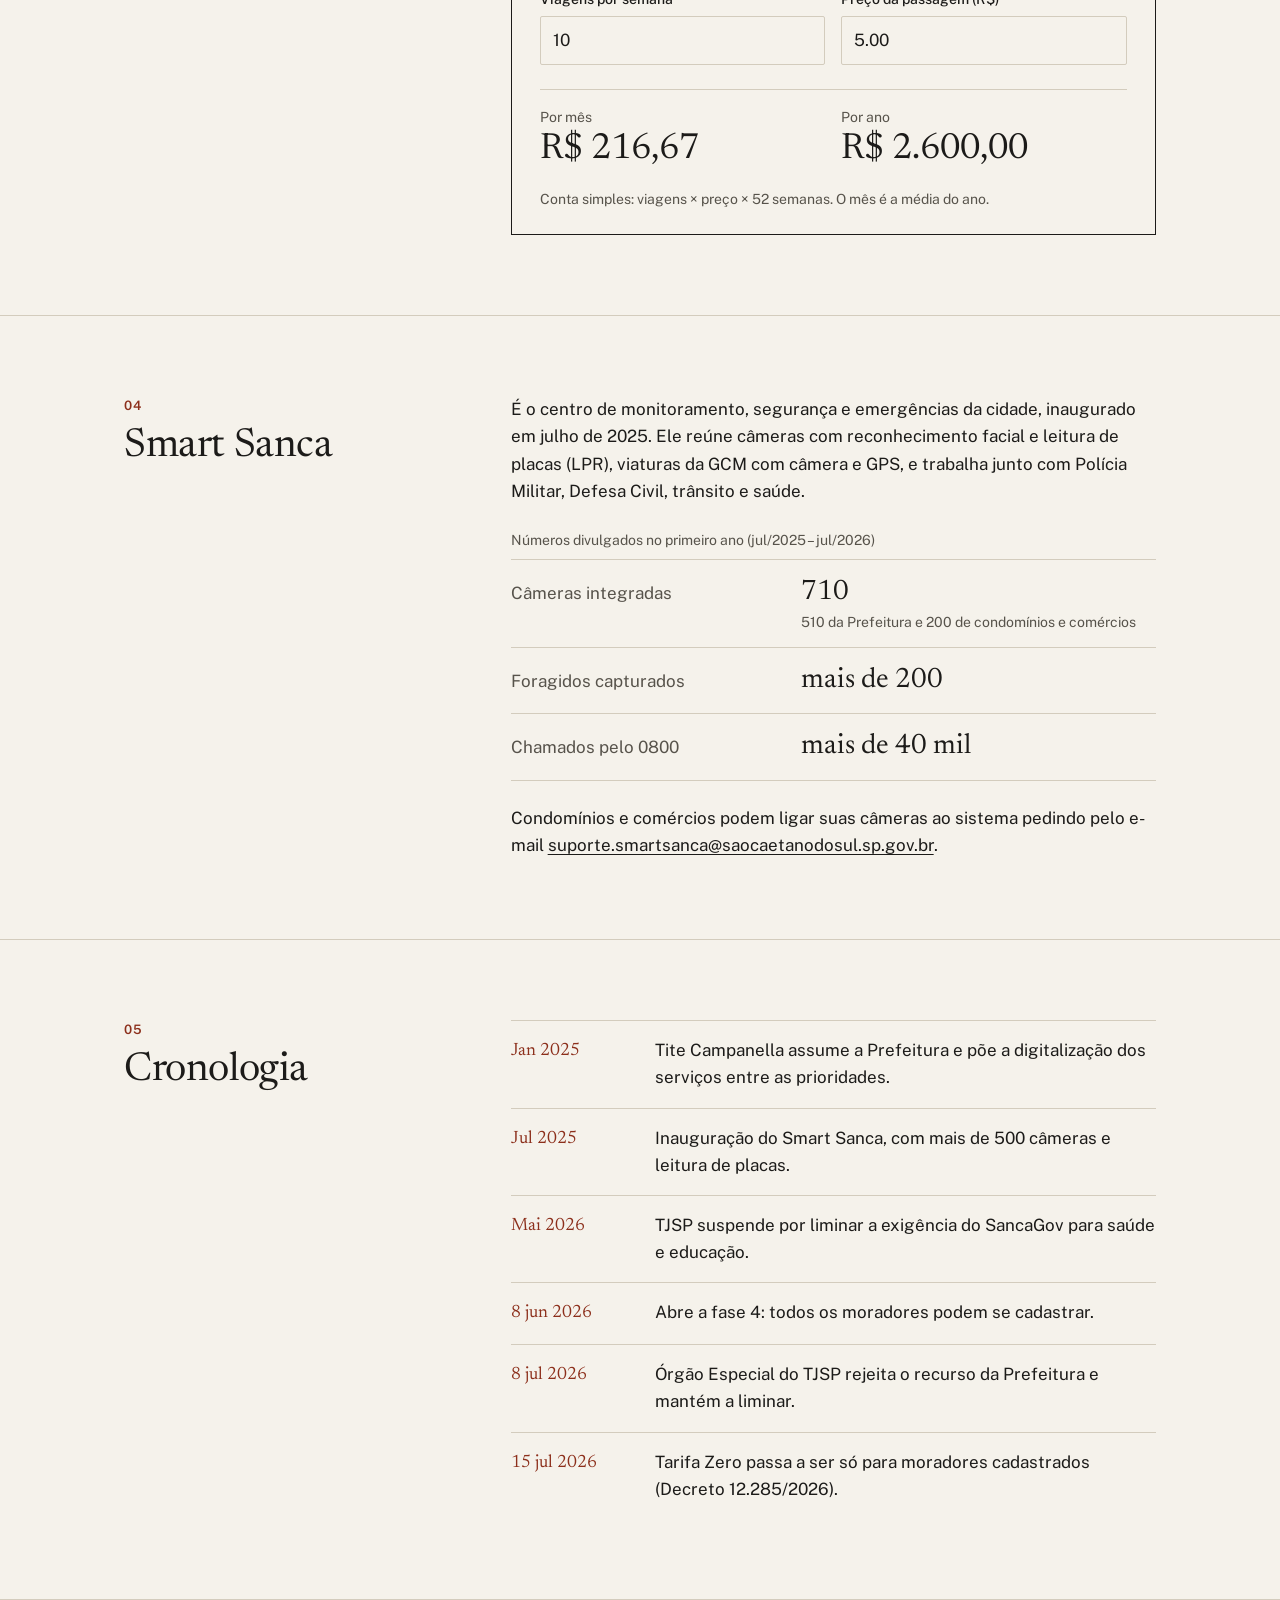
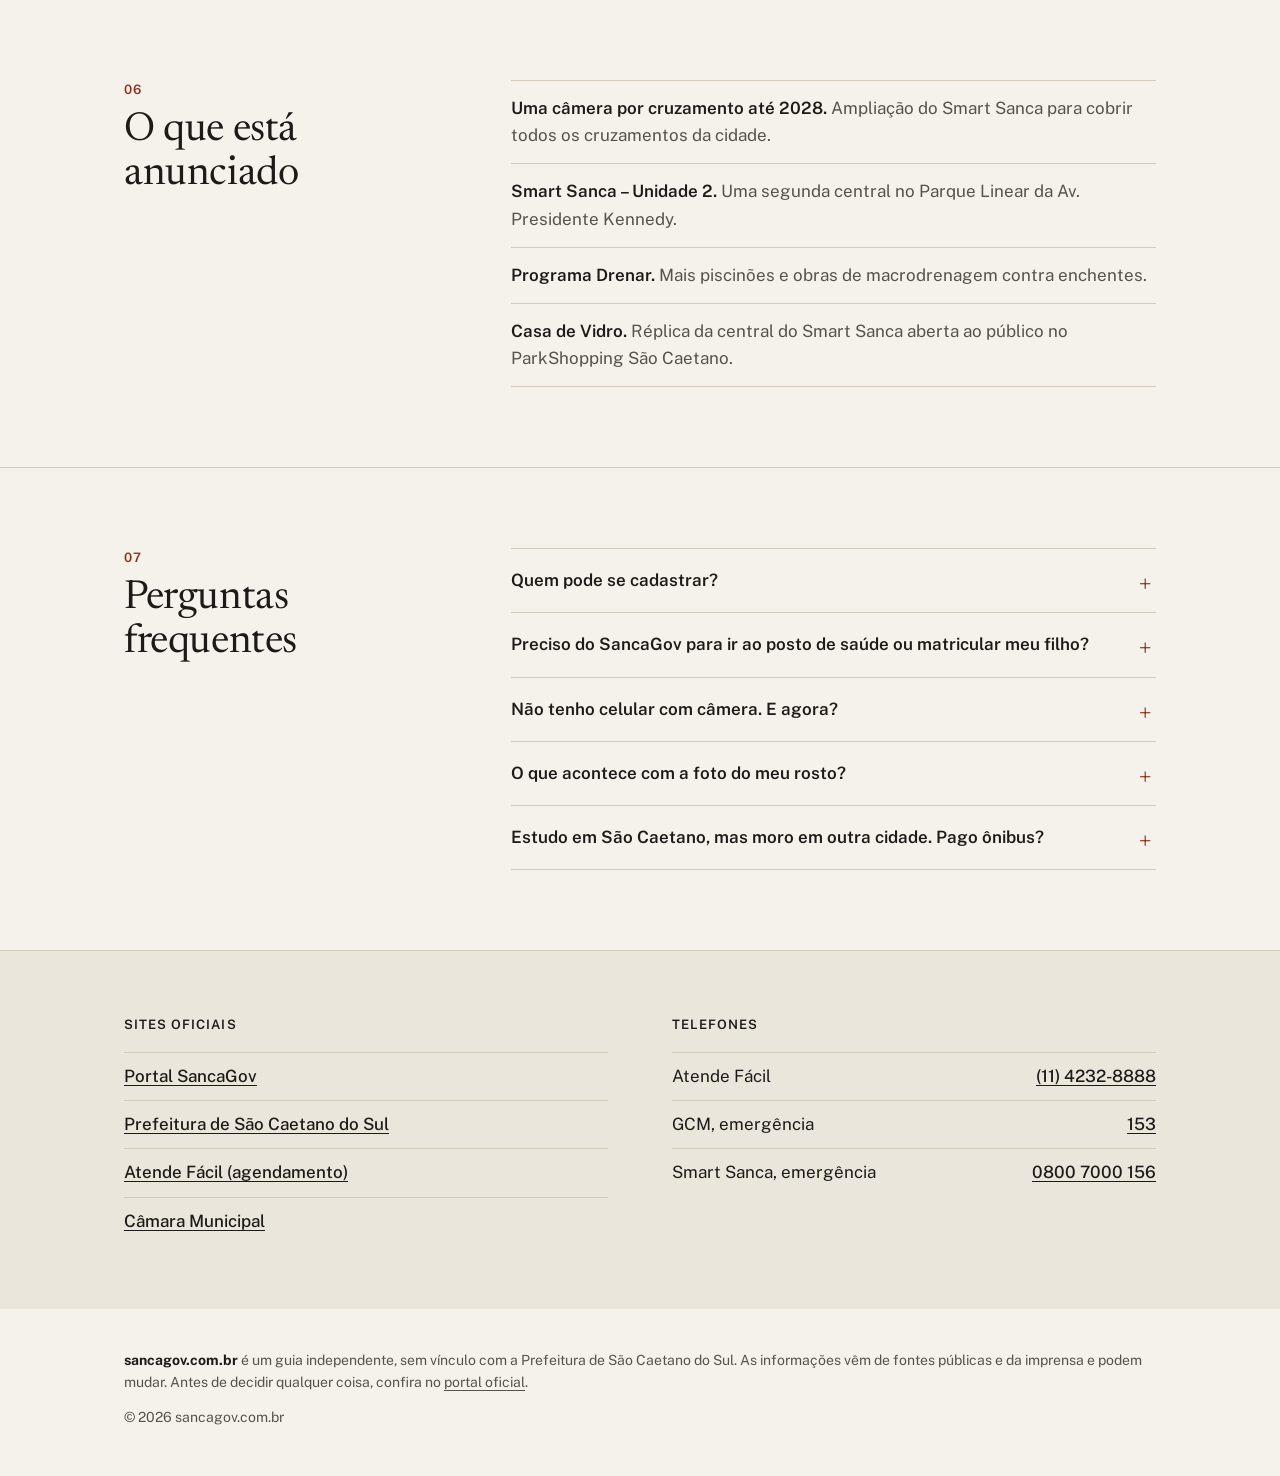
==== commit 04b1d439: "Recria o site a partir do sancagov.com.br no ar, com novo design Reaproveita o conteúdo do Fan Hub (" ====
--- a/public/index.html
+++ b/public/index.html
@@ -4,131 +4,412 @@
 <head>
     <meta charset="UTF-8">
     <meta name="viewport" content="width=device-width, initial-scale=1.0">
-    <title>sancagov.com.br está à venda</title>
-    <meta name="description" content="O domínio sancagov.com.br está disponível para aquisição. Envie sua proposta.">
+    <title>SancaGov explicado | Guia independente para moradores de São Caetano do Sul</title>
+    <meta name="description"
+        content="Como funciona o SancaGov, o cadastro digital da Prefeitura de São Caetano do Sul: passo a passo, regras do Tarifa Zero, decisão do TJSP, Smart Sanca e perguntas frequentes. Guia independente.">
     <link rel="preconnect" href="https://fonts.googleapis.com">
     <link rel="preconnect" href="https://fonts.gstatic.com" crossorigin>
     <link
-        href="https://fonts.googleapis.com/css2?family=Newsreader:opsz,wght@6..72,400;6..72,500&family=Public+Sans:wght@400;500;600&display=swap"
+        href="https://fonts.googleapis.com/css2?family=Newsreader:ital,opsz,wght@0,6..72,400;0,6..72,500;1,6..72,400&family=Public+Sans:wght@400;500;600&display=swap"
         rel="stylesheet">
     <link rel="stylesheet" href="style.css">
+
+    <script type="application/ld+json">
+    {
+      "@context": "https://schema.org",
+      "@type": "FAQPage",
+      "mainEntity": [
+        {
+          "@type": "Question",
+          "name": "Quem pode se cadastrar no SancaGov?",
+          "acceptedAnswer": { "@type": "Answer", "text": "Qualquer morador de São Caetano do Sul com CPF. Desde 8 de junho de 2026 (fase 4) o cadastro está aberto a todos os moradores, pelo site sancagov.saocaetanodosul.sp.gov.br." }
+        },
+        {
+          "@type": "Question",
+          "name": "Preciso do SancaGov para usar saúde e escola?",
+          "acceptedAnswer": { "@type": "Answer", "text": "Não, por enquanto. Uma liminar do TJSP, mantida em 8 de julho de 2026, suspendeu a exigência do cadastro para serviços de saúde e educação. A exigência continua valendo para o Tarifa Zero." }
+        },
+        {
+          "@type": "Question",
+          "name": "Quem paga ônibus em São Caetano do Sul desde 15 de julho de 2026?",
+          "acceptedAnswer": { "@type": "Answer", "text": "Pelo Decreto 12.285/2026, a gratuidade ficou restrita a moradores com SancaGov aprovado e aos grupos de exceção. Os demais passageiros pagam R$ 5,00 por viagem." }
+        }
+      ]
+    }
+    </script>
 </head>
 
 <body>
+
+    <a class="skip" href="#conteudo">Pular para o conteúdo</a>
 
     <header class="topbar">
         <div class="wrap topbar-inner">
-            <span class="wordmark">sancagov<span class="tld">.com.br</span></span>
-            <a href="#proposta" class="topbar-link">Enviar proposta</a>
+            <a href="#" class="wordmark">sancagov<span class="tld">.com.br</span></a>
+            <nav class="nav" aria-label="Seções">
+                <a href="#cadastro">Cadastro</a>
+                <a href="#tarifa">Tarifa Zero</a>
+                <a href="#smart-sanca">Smart Sanca</a>
+                <a href="#cronologia">Cronologia</a>
+                <a href="#perguntas">Perguntas</a>
+            </nav>
         </div>
     </header>
 
-    <main>
+    <main id="conteudo">
+
+        <!-- Abertura -->
         <section class="intro">
             <div class="wrap">
-                <p class="eyebrow">Domínio à venda</p>
-                <h1>sancagov<span class="tld">.com.br</span></h1>
+                <p class="eyebrow">Guia independente · São Caetano do Sul</p>
+                <h1>O SancaGov, explicado sem rodeio.</h1>
                 <p class="lede">
-                    Um endereço curto e fácil de lembrar para quem quer oferecer serviços digitais
-                    em São Caetano do Sul. Está disponível para compra.
+                    O SancaGov é o cadastro digital da Prefeitura de São Caetano do Sul. Ele liga o morador,
+                    pelo CPF e por uma foto do rosto, a serviços como transporte, saúde e escola.
+                    Aqui você encontra o que mudou, o que vale hoje e como se cadastrar.
                 </p>
-                <a href="#proposta" class="button">Fazer uma proposta</a>
-            </div>
-        </section>
-
-        <section class="details">
-            <div class="wrap details-grid">
-                <dl class="facts">
+
+                <aside class="notice">
+                    <strong>Este não é o site da Prefeitura.</strong>
+                    O cadastro oficial é feito em
+                    <a href="https://sancagov.saocaetanodosul.sp.gov.br" rel="noopener">sancagov.saocaetanodosul.sp.gov.br</a>.
+                </aside>
+            </div>
+        </section>
+
+        <!-- Situação atual -->
+        <section class="status">
+            <div class="wrap">
+                <h2 class="label">Como está hoje</h2>
+                <dl class="status-grid">
                     <div>
-                        <dt>Domínio</dt>
-                        <dd>sancagov.com.br</dd>
+                        <dt>Cadastro</dt>
+                        <dd>Aberto a todos os moradores desde 8 de junho de 2026.</dd>
                     </div>
                     <div>
-                        <dt>Extensão</dt>
-                        <dd>.com.br</dd>
+                        <dt>Ônibus municipal</dt>
+                        <dd>Grátis só para quem tem SancaGov aprovado (ou se encaixa nas exceções). Os demais pagam
+                            R$&nbsp;5,00.</dd>
                     </div>
                     <div>
-                        <dt>Situação</dt>
-                        <dd>Aceitando propostas</dd>
+                        <dt>Saúde e escola</dt>
+                        <dd>O cadastro <em>não</em> pode ser exigido. Liminar do TJSP, mantida em 8 de julho de 2026.
+                        </dd>
                     </div>
                     <div>
-                        <dt>Contato</dt>
-                        <dd><a href="mailto:comercial@oceanbusiness.com.br">comercial@oceanbusiness.com.br</a></dd>
+                        <dt>Sem acesso digital?</dt>
+                        <dd>Atendimento presencial no Atende Fácil, Rua Major Carlo Del Prete, 651, Centro.</dd>
                     </div>
                 </dl>
-
-                <div class="uses">
-                    <h2>Para que serve</h2>
+            </div>
+        </section>
+
+        <!-- O que é -->
+        <section class="block" id="o-que-e">
+            <div class="wrap two-col">
+                <header class="block-head">
+                    <p class="kicker">01</p>
+                    <h2>O que é</h2>
+                </header>
+                <div class="prose">
                     <p>
-                        “Sanca” é como muita gente chama São Caetano do Sul. Junto com “gov”, o nome
-                        deixa claro do que se trata. Alguns usos possíveis:
-                    </p>
-                    <ol>
+                        Lançado em 2026, na gestão do prefeito Tite Campanella (2025–2028), o SancaGov junta
+                        num cadastro só as informações que antes ficavam espalhadas entre secretarias.
+                        A ideia da Prefeitura é saber quem de fato mora na cidade e direcionar os benefícios
+                        a essas pessoas.
+                    </p>
+                    <ul class="plain-list">
+                        <li><strong>Identidade.</strong> Um cadastro ligado ao CPF e confirmado por reconhecimento
+                            facial.</li>
+                        <li><strong>Transporte.</strong> É o cadastro que dá direito ao Tarifa Zero.</li>
+                        <li><strong>Saúde.</strong> Prontuário unificado entre UBSs e hospitais, receitas e vacinas.
+                        </li>
+                        <li><strong>Educação.</strong> Notas, frequência, matrícula e comunicados da rede municipal.
+                        </li>
+                    </ul>
+                    <p class="aside-note">
+                        A cidade tem cerca de 172 mil habitantes em 15,3&nbsp;km², a menor área entre os municípios
+                        brasileiros, e o maior IDHM do país (0,862, Atlas do Desenvolvimento Humano/PNUD).
+                    </p>
+                </div>
+            </div>
+        </section>
+
+        <!-- Cadastro -->
+        <section class="block" id="cadastro">
+            <div class="wrap two-col">
+                <header class="block-head">
+                    <p class="kicker">02</p>
+                    <h2>Como se cadastrar</h2>
+                </header>
+                <div class="prose">
+                    <p>Tudo pelo celular. Não é preciso ir a um posto, a menos que você prefira.</p>
+                    <ol class="steps">
                         <li>
-                            <strong>Portal de serviços ao cidadão.</strong>
-                            Um ponto de entrada para matrícula escolar, agendamento na saúde,
-                            transporte e outros serviços da cidade.
+                            <strong>Entre no site oficial</strong>
+                            <a href="https://sancagov.saocaetanodosul.sp.gov.br"
+                                rel="noopener">sancagov.saocaetanodosul.sp.gov.br</a>, pelo celular ou computador.
                         </li>
                         <li>
-                            <strong>Cadastro único.</strong>
-                            Um login só para o morador acessar diferentes secretarias, sem repetir
-                            documentos a cada pedido.
+                            <strong>Preencha seus dados</strong>
+                            CPF, endereço e informações pessoais. O sistema confere se você mora em São Caetano.
                         </li>
                         <li>
-                            <strong>Transparência e dados abertos.</strong>
-                            Publicação de indicadores, orçamento e contratos em um endereço fácil de divulgar.
+                            <strong>Tire uma foto do rosto</strong>
+                            Pela câmera do celular. É ela que confirma que o cadastro é seu.
+                        </li>
+                        <li>
+                            <strong>Aguarde a aprovação</strong>
+                            Os cadastros foram liberados em fases: programas sociais (SEAIS), idosos dos CISEs,
+                            estudantes da rede municipal e bolsistas, e por fim todos os moradores.
                         </li>
                     </ol>
-                </div>
-            </div>
-        </section>
-
-        <section id="proposta" class="offer">
-            <div class="wrap offer-grid">
-                <div class="offer-text">
-                    <h2>Envie sua proposta</h2>
+
+                    <div class="callout">
+                        <p class="callout-title">Sobre a decisão judicial</p>
+                        <p>
+                            Em maio de 2026 o Tribunal de Justiça de São Paulo suspendeu, em caráter liminar,
+                            a exigência do SancaGov para saúde e educação, que são serviços universais.
+                            Em 8 de julho o Órgão Especial negou o recurso da Prefeitura e manteve a liminar.
+                            Para o Tarifa Zero, a exigência continua.
+                        </p>
+                    </div>
+                </div>
+            </div>
+        </section>
+
+        <!-- Tarifa Zero -->
+        <section class="block" id="tarifa">
+            <div class="wrap two-col">
+                <header class="block-head">
+                    <p class="kicker">03</p>
+                    <h2>Tarifa Zero</h2>
+                </header>
+                <div class="prose">
                     <p>
-                        Preencha o formulário ou escreva direto para
-                        <a href="mailto:comercial@oceanbusiness.com.br">comercial@oceanbusiness.com.br</a>.
-                        Respondemos todas as mensagens.
-                    </p>
-                </div>
-
-                <form id="offerForm" action="mailto:comercial@oceanbusiness.com.br" method="POST"
-                    enctype="text/plain" class="form">
-                    <div class="field-row">
-                        <label class="field">
-                            <span>Nome</span>
-                            <input type="text" name="Nome" required autocomplete="name">
-                        </label>
-                        <label class="field">
-                            <span>E-mail</span>
-                            <input type="email" name="E-mail" required autocomplete="email">
-                        </label>
-                    </div>
-
-                    <label class="field">
-                        <span>Valor oferecido <em>(opcional)</em></span>
-                        <input type="text" name="Proposta" inputmode="decimal" placeholder="R$">
-                    </label>
-
-                    <label class="field">
-                        <span>Mensagem</span>
-                        <textarea name="Mensagem" rows="4"></textarea>
-                    </label>
-
-                    <button type="submit" class="button">Enviar</button>
-                </form>
+                        Com a gratuidade aberta a todos, o número de passageiros por dia passou de cerca de
+                        20 mil para 80 mil. Desde 15 de julho de 2026, pelo Decreto 12.285/2026, só viaja de graça
+                        quem tem SancaGov aprovado. Quem não mora na cidade paga R$&nbsp;5,00 por viagem,
+                        com estas exceções:
+                    </p>
+                    <ul class="columns">
+                        <li>Idosos a partir de 60 anos</li>
+                        <li>Servidores públicos de São Caetano</li>
+                        <li>Pacientes oncológicos em tratamento</li>
+                        <li>Forças de segurança uniformizadas e Tiro de Guerra</li>
+                        <li>Estudantes da USCS</li>
+                        <li>Estudantes da Fundação das Artes</li>
+                        <li>Estudantes do SESI e SENAI</li>
+                        <li>Estudantes de ETEC e FATEC</li>
+                        <li>Estudantes do Instituto Mauá de Tecnologia</li>
+                        <li>Estudantes da Faculdade Paulista de Serviço Social</li>
+                    </ul>
+                    <p>
+                        <strong>Não mora na cidade, mas está nas exceções?</strong>
+                        Agende em <a href="https://afweb.saocaetanodosul.sp.gov.br"
+                            rel="noopener">afweb.saocaetanodosul.sp.gov.br</a>: faça login, escolha
+                        “Nova Solicitação”, departamento SEAIS, e o pedido de cartão de gratuidade para não moradores.
+                        O atendimento é no Atende Fácil.
+                    </p>
+
+                    <form class="calc" id="calc" aria-labelledby="calc-title" onsubmit="return false">
+                        <p class="callout-title" id="calc-title">Quanto custaria sem o cadastro?</p>
+                        <div class="calc-inputs">
+                            <label class="field">
+                                <span>Viagens por semana</span>
+                                <input type="number" id="trips" min="0" max="80" step="1" value="10"
+                                    inputmode="numeric">
+                            </label>
+                            <label class="field">
+                                <span>Preço da passagem (R$)</span>
+                                <input type="number" id="fare" min="0" step="0.05" value="5.00"
+                                    inputmode="decimal">
+                            </label>
+                        </div>
+                        <div class="calc-out" aria-live="polite">
+                            <p><span>Por mês</span><output id="monthly">R$ 216,67</output></p>
+                            <p><span>Por ano</span><output id="yearly">R$ 2.600,00</output></p>
+                        </div>
+                        <p class="small">Conta simples: viagens × preço × 52 semanas. O mês é a média do ano.</p>
+                    </form>
+                </div>
+            </div>
+        </section>
+
+        <!-- Smart Sanca -->
+        <section class="block" id="smart-sanca">
+            <div class="wrap two-col">
+                <header class="block-head">
+                    <p class="kicker">04</p>
+                    <h2>Smart Sanca</h2>
+                </header>
+                <div class="prose">
+                    <p>
+                        É o centro de monitoramento, segurança e emergências da cidade, inaugurado em julho de 2025.
+                        Ele reúne câmeras com reconhecimento facial e leitura de placas (LPR), viaturas da GCM com
+                        câmera e GPS, e trabalha junto com Polícia Militar, Defesa Civil, trânsito e saúde.
+                    </p>
+
+                    <table class="figures">
+                        <caption>Números divulgados no primeiro ano (jul/2025 – jul/2026)</caption>
+                        <tbody>
+                            <tr>
+                                <th scope="row">Câmeras integradas</th>
+                                <td>710 <span>510 da Prefeitura e 200 de condomínios e comércios</span></td>
+                            </tr>
+                            <tr>
+                                <th scope="row">Foragidos capturados</th>
+                                <td>mais de 200</td>
+                            </tr>
+                            <tr>
+                                <th scope="row">Chamados pelo 0800</th>
+                                <td>mais de 40 mil</td>
+                            </tr>
+                        </tbody>
+                    </table>
+
+                    <p>
+                        Condomínios e comércios podem ligar suas câmeras ao sistema pedindo pelo e-mail
+                        <a href="mailto:suporte.smartsanca@saocaetanodosul.sp.gov.br">suporte.smartsanca@saocaetanodosul.sp.gov.br</a>.
+                    </p>
+                </div>
+            </div>
+        </section>
+
+        <!-- Cronologia -->
+        <section class="block" id="cronologia">
+            <div class="wrap two-col">
+                <header class="block-head">
+                    <p class="kicker">05</p>
+                    <h2>Cronologia</h2>
+                </header>
+                <ol class="timeline">
+                    <li>
+                        <time datetime="2025-01">Jan 2025</time>
+                        <p>Tite Campanella assume a Prefeitura e põe a digitalização dos serviços entre as prioridades.
+                        </p>
+                    </li>
+                    <li>
+                        <time datetime="2025-07">Jul 2025</time>
+                        <p>Inauguração do Smart Sanca, com mais de 500 câmeras e leitura de placas.</p>
+                    </li>
+                    <li>
+                        <time datetime="2026-05">Mai 2026</time>
+                        <p>TJSP suspende por liminar a exigência do SancaGov para saúde e educação.</p>
+                    </li>
+                    <li>
+                        <time datetime="2026-06-08">8 jun 2026</time>
+                        <p>Abre a fase 4: todos os moradores podem se cadastrar.</p>
+                    </li>
+                    <li>
+                        <time datetime="2026-07-08">8 jul 2026</time>
+                        <p>Órgão Especial do TJSP rejeita o recurso da Prefeitura e mantém a liminar.</p>
+                    </li>
+                    <li>
+                        <time datetime="2026-07-15">15 jul 2026</time>
+                        <p>Tarifa Zero passa a ser só para moradores cadastrados (Decreto 12.285/2026).</p>
+                    </li>
+                </ol>
+            </div>
+        </section>
+
+        <!-- Próximos passos -->
+        <section class="block" id="planos">
+            <div class="wrap two-col">
+                <header class="block-head">
+                    <p class="kicker">06</p>
+                    <h2>O que está anunciado</h2>
+                </header>
+                <div class="prose">
+                    <ul class="plain-list">
+                        <li><strong>Uma câmera por cruzamento até 2028.</strong> Ampliação do Smart Sanca para
+                            cobrir todos os cruzamentos da cidade.</li>
+                        <li><strong>Smart Sanca – Unidade 2.</strong> Uma segunda central no Parque Linear da
+                            Av. Presidente Kennedy.</li>
+                        <li><strong>Programa Drenar.</strong> Mais piscinões e obras de macrodrenagem contra enchentes.
+                        </li>
+                        <li><strong>Casa de Vidro.</strong> Réplica da central do Smart Sanca aberta ao público no
+                            ParkShopping São Caetano.</li>
+                    </ul>
+                </div>
+            </div>
+        </section>
+
+        <!-- Perguntas -->
+        <section class="block" id="perguntas">
+            <div class="wrap two-col">
+                <header class="block-head">
+                    <p class="kicker">07</p>
+                    <h2>Perguntas frequentes</h2>
+                </header>
+                <div class="faq">
+                    <details>
+                        <summary>Quem pode se cadastrar?</summary>
+                        <p>Qualquer morador de São Caetano do Sul com CPF. Desde 8 de junho de 2026 o cadastro está
+                            aberto a todos, pelo site oficial.</p>
+                    </details>
+                    <details>
+                        <summary>Preciso do SancaGov para ir ao posto de saúde ou matricular meu filho?</summary>
+                        <p>Não, por enquanto. A liminar do TJSP impede que o cadastro seja exigido para saúde e
+                            educação. Ele continua exigido para o Tarifa Zero.</p>
+                    </details>
+                    <details>
+                        <summary>Não tenho celular com câmera. E agora?</summary>
+                        <p>O site também abre no computador, e o Atende Fácil faz o atendimento presencial
+                            (Rua Major Carlo Del Prete, 651, Centro · (11) 4232-8888).</p>
+                    </details>
+                    <details>
+                        <summary>O que acontece com a foto do meu rosto?</summary>
+                        <p>Segundo a Prefeitura, a foto serve para validar o cadastro, os dados são criptografados,
+                            seguem a LGPD e só órgãos autorizados têm acesso. Em caso de dúvida, você pode pedir
+                            informações sobre o uso dos seus dados à própria Prefeitura, como garante a LGPD.</p>
+                    </details>
+                    <details>
+                        <summary>Estudo em São Caetano, mas moro em outra cidade. Pago ônibus?</summary>
+                        <p>Depende da instituição. Estudantes das escolas listadas na seção Tarifa Zero continuam com
+                            gratuidade, mas precisam pedir o cartão pelo Atende Fácil.</p>
+                    </details>
+                </div>
+            </div>
+        </section>
+
+        <!-- Contatos -->
+        <section class="contacts">
+            <div class="wrap contacts-grid">
+                <div>
+                    <h2 class="label">Sites oficiais</h2>
+                    <ul>
+                        <li><a href="https://sancagov.saocaetanodosul.sp.gov.br" rel="noopener">Portal SancaGov</a></li>
+                        <li><a href="https://www.saocaetanodosul.sp.gov.br" rel="noopener">Prefeitura de São Caetano do Sul</a></li>
+                        <li><a href="https://afweb.saocaetanodosul.sp.gov.br" rel="noopener">Atende Fácil (agendamento)</a></li>
+                        <li><a href="https://camarascs.sp.gov.br" rel="noopener">Câmara Municipal</a></li>
+                    </ul>
+                </div>
+                <div>
+                    <h2 class="label">Telefones</h2>
+                    <ul>
+                        <li>Atende Fácil <a href="tel:1142328888">(11) 4232-8888</a></li>
+                        <li>GCM, emergência <a href="tel:153">153</a></li>
+                        <li>Smart Sanca, emergência <a href="tel:08007000156">0800 7000 156</a></li>
+                    </ul>
+                </div>
             </div>
         </section>
     </main>
 
     <footer class="footer">
-        <div class="wrap footer-inner">
-            <p>Este site não tem vínculo com a Prefeitura de São Caetano do Sul.</p>
+        <div class="wrap">
+            <p>
+                <strong>sancagov.com.br</strong> é um guia independente, sem vínculo com a Prefeitura de
+                São Caetano do Sul. As informações vêm de fontes públicas e da imprensa e podem mudar.
+                Antes de decidir qualquer coisa, confira no
+                <a href="https://sancagov.saocaetanodosul.sp.gov.br" rel="noopener">portal oficial</a>.
+            </p>
             <p>&copy; 2026 sancagov.com.br</p>
         </div>
     </footer>
+
+    <script src="script.js" defer></script>
 </body>
 
 </html>
--- a/public/style.css
+++ b/public/style.css
@@ -5,12 +5,11 @@
     --ink-soft: #57534b;
     --rule: #d3ccbd;
     --accent: #8c2f1b;
-    --accent-dark: #6f2414;
 
     --serif: 'Newsreader', Georgia, 'Times New Roman', serif;
     --sans: 'Public Sans', -apple-system, 'Segoe UI', Roboto, sans-serif;
 
-    --wrap: 1040px;
+    --wrap: 1080px;
 }
 
 *,
@@ -21,6 +20,7 @@
 
 html {
     scroll-behavior: smooth;
+    scroll-padding-top: 80px;
 }
 
 body {
@@ -37,6 +37,7 @@
 h2,
 p,
 ol,
+ul,
 dl,
 dd {
     margin: 0;
@@ -44,6 +45,19 @@
 
 a {
     color: inherit;
+    text-decoration-thickness: 1px;
+    text-underline-offset: 3px;
+}
+
+a:hover {
+    color: var(--accent);
+}
+
+a:focus-visible,
+summary:focus-visible,
+input:focus-visible {
+    outline: 2px solid var(--accent);
+    outline-offset: 3px;
 }
 
 .wrap {
@@ -56,9 +70,27 @@
     color: var(--ink-soft);
 }
 
+.skip {
+    position: absolute;
+    left: -9999px;
+}
+
+.skip:focus {
+    left: 16px;
+    top: 16px;
+    background: var(--ink);
+    color: var(--paper);
+    padding: 8px 12px;
+    z-index: 10;
+}
+
 /* Barra superior */
 
 .topbar {
+    position: sticky;
+    top: 0;
+    z-index: 5;
+    background: var(--paper);
     border-bottom: 1px solid var(--rule);
 }
 
@@ -66,6 +98,7 @@
     display: flex;
     justify-content: space-between;
     align-items: center;
+    gap: 24px;
     height: 64px;
 }
 
@@ -73,32 +106,42 @@
     font-family: var(--serif);
     font-size: 20px;
     font-weight: 500;
-}
-
-.topbar-link {
+    text-decoration: none;
+    white-space: nowrap;
+}
+
+.nav {
+    display: flex;
+    gap: 24px;
     font-size: 15px;
-    font-weight: 500;
+}
+
+.nav a {
     text-decoration: none;
-    border-bottom: 1px solid currentColor;
-    padding-bottom: 1px;
-}
-
-.topbar-link:hover {
-    color: var(--accent);
+    color: var(--ink-soft);
+}
+
+.nav a:hover {
+    color: var(--ink);
 }
 
 /* Abertura */
 
 .intro {
-    padding: 112px 0 96px;
-    border-bottom: 1px solid var(--rule);
-}
-
-.eyebrow {
-    font-size: 14px;
+    padding: 96px 0 72px;
+}
+
+.eyebrow,
+.label,
+.kicker {
+    font-family: var(--sans);
+    font-size: 13px;
     font-weight: 600;
     text-transform: uppercase;
     letter-spacing: 0.08em;
+}
+
+.eyebrow {
     color: var(--accent);
     margin-bottom: 20px;
 }
@@ -106,160 +149,199 @@
 .intro h1 {
     font-family: var(--serif);
     font-weight: 400;
-    font-size: clamp(48px, 9vw, 104px);
-    line-height: 1;
+    font-size: clamp(44px, 7.5vw, 88px);
+    line-height: 1.02;
     letter-spacing: -0.02em;
+    max-width: 12em;
     margin-bottom: 32px;
+}
+
+.lede {
+    max-width: 36em;
+    font-size: 20px;
+    color: var(--ink-soft);
+    margin-bottom: 40px;
+}
+
+.notice {
+    max-width: 36em;
+    border-left: 3px solid var(--accent);
+    padding: 4px 0 4px 16px;
+    font-size: 16px;
+}
+
+.notice a {
     overflow-wrap: anywhere;
 }
 
-.lede {
-    max-width: 34em;
-    font-size: 20px;
-    color: var(--ink-soft);
-    margin-bottom: 40px;
-}
-
-.button {
-    display: inline-block;
+/* Situação atual */
+
+.status {
     background: var(--ink);
     color: var(--paper);
-    font-family: var(--sans);
-    font-size: 16px;
-    font-weight: 500;
-    text-decoration: none;
-    padding: 14px 28px;
-    border: 0;
-    border-radius: 2px;
-    cursor: pointer;
-}
-
-.button:hover {
-    background: var(--accent);
-}
-
-.button:focus-visible,
-.topbar-link:focus-visible {
-    outline: 2px solid var(--accent);
-    outline-offset: 3px;
-}
-
-/* Detalhes */
-
-.details {
+    padding: 48px 0 56px;
+}
+
+.status .label {
+    color: #c9c2b2;
+    margin-bottom: 24px;
+}
+
+.status-grid {
+    display: grid;
+    grid-template-columns: repeat(4, 1fr);
+    gap: 32px;
+}
+
+.status-grid div {
+    border-top: 1px solid #4a4741;
+    padding-top: 16px;
+}
+
+.status-grid dt {
+    font-family: var(--serif);
+    font-size: 22px;
+    margin-bottom: 8px;
+}
+
+.status-grid dd {
+    font-size: 15px;
+    color: #d8d2c4;
+}
+
+/* Blocos */
+
+.block {
     padding: 80px 0;
     border-bottom: 1px solid var(--rule);
 }
 
-.details-grid {
+.two-col {
     display: grid;
-    grid-template-columns: 1fr 1.6fr;
-    gap: 72px;
+    grid-template-columns: 1fr 2fr;
+    gap: 64px;
     align-items: start;
 }
 
-.facts {
-    border-top: 2px solid var(--ink);
-}
-
-.facts div {
-    display: flex;
-    justify-content: space-between;
-    gap: 16px;
+.block-head {
+    position: sticky;
+    top: 96px;
+}
+
+.kicker {
+    color: var(--accent);
+    margin-bottom: 8px;
+}
+
+.block-head h2 {
+    font-family: var(--serif);
+    font-weight: 400;
+    font-size: 40px;
+    line-height: 1.1;
+    letter-spacing: -0.01em;
+}
+
+.prose > * + * {
+    margin-top: 24px;
+}
+
+.prose a {
+    overflow-wrap: anywhere;
+}
+
+.plain-list {
+    list-style: none;
+    padding: 0;
+    border-top: 1px solid var(--rule);
+}
+
+.plain-list li {
     padding: 14px 0;
     border-bottom: 1px solid var(--rule);
-    font-size: 15px;
-}
-
-.facts dt {
-    color: var(--ink-soft);
-}
-
-.facts dd {
-    font-weight: 500;
-    text-align: right;
-    overflow-wrap: anywhere;
-}
-
-.uses h2,
-.offer h2 {
-    font-family: var(--serif);
-    font-weight: 400;
-    font-size: 36px;
-    line-height: 1.15;
-    letter-spacing: -0.01em;
-    margin-bottom: 16px;
-}
-
-.uses > p {
-    color: var(--ink-soft);
-    margin-bottom: 32px;
-}
-
-.uses ol {
+    color: var(--ink-soft);
+}
+
+.plain-list strong {
+    color: var(--ink);
+    font-weight: 600;
+}
+
+.aside-note {
+    font-family: var(--serif);
+    font-style: italic;
+    font-size: 19px;
+    color: var(--ink-soft);
+}
+
+/* Passo a passo */
+
+.steps {
     list-style: none;
     padding: 0;
-    counter-reset: uso;
-}
-
-.uses li {
-    counter-increment: uso;
+    counter-reset: passo;
+}
+
+.steps li {
+    counter-increment: passo;
     position: relative;
-    padding: 20px 0 20px 48px;
+    padding: 18px 0 18px 56px;
     border-top: 1px solid var(--rule);
     color: var(--ink-soft);
 }
 
-.uses li::before {
-    content: counter(uso, decimal-leading-zero);
+.steps li::before {
+    content: counter(passo);
     position: absolute;
     left: 0;
-    top: 20px;
-    font-family: var(--serif);
-    font-size: 18px;
+    top: 12px;
+    font-family: var(--serif);
+    font-size: 32px;
+    line-height: 1;
     color: var(--accent);
 }
 
-.uses li strong {
+.steps strong {
     display: block;
     color: var(--ink);
     font-weight: 600;
-    margin-bottom: 2px;
-}
-
-/* Proposta */
-
-.offer {
-    padding: 80px 0 96px;
+}
+
+.callout {
     background: var(--paper-dark);
-}
-
-.offer-grid {
-    display: grid;
-    grid-template-columns: 1fr 1.6fr;
-    gap: 72px;
-    align-items: start;
-}
-
-.offer-text p {
-    color: var(--ink-soft);
-}
-
-.offer-text a {
-    color: var(--ink);
-    overflow-wrap: anywhere;
-}
-
-.form {
-    display: flex;
-    flex-direction: column;
-    gap: 20px;
-}
-
-.field-row {
+    padding: 24px 28px;
+}
+
+.callout-title {
+    font-weight: 600;
+    margin-bottom: 8px;
+}
+
+/* Tarifa Zero */
+
+.columns {
+    columns: 2;
+    column-gap: 32px;
+    padding: 0;
+    list-style: none;
+    font-size: 15px;
+}
+
+.columns li {
+    break-inside: avoid;
+    padding: 8px 0;
+    border-bottom: 1px solid var(--rule);
+}
+
+.calc {
+    border: 1px solid var(--ink);
+    padding: 24px 28px;
+}
+
+.calc-inputs {
     display: grid;
     grid-template-columns: 1fr 1fr;
-    gap: 20px;
+    gap: 16px;
+    margin: 16px 0 24px;
 }
 
 .field {
@@ -273,91 +355,277 @@
     font-weight: 500;
 }
 
-.field em {
-    font-style: normal;
-    font-weight: 400;
-    color: var(--ink-soft);
-}
-
-.field input,
-.field textarea {
+.field input {
     width: 100%;
     font: inherit;
     color: var(--ink);
     background: var(--paper);
     border: 1px solid var(--rule);
     border-radius: 2px;
-    padding: 12px 14px;
-}
-
-.field textarea {
-    resize: vertical;
-}
-
-.field input:focus,
-.field textarea:focus {
-    outline: none;
-    border-color: var(--ink);
-}
-
-.form .button {
-    align-self: flex-start;
-}
-
-/* Rodapé */
-
-.footer {
-    padding: 32px 0;
+    padding: 10px 12px;
+}
+
+.calc-out {
+    display: grid;
+    grid-template-columns: 1fr 1fr;
+    gap: 16px;
+    border-top: 1px solid var(--rule);
+    padding-top: 16px;
+}
+
+.calc-out span {
+    display: block;
     font-size: 14px;
     color: var(--ink-soft);
 }
 
-.footer-inner {
+.calc-out output {
+    font-family: var(--serif);
+    font-size: 36px;
+    line-height: 1.2;
+}
+
+.small {
+    margin-top: 16px;
+    font-size: 14px;
+    color: var(--ink-soft);
+}
+
+/* Smart Sanca */
+
+.figures {
+    width: 100%;
+    border-collapse: collapse;
+}
+
+.figures caption {
+    text-align: left;
+    font-size: 14px;
+    color: var(--ink-soft);
+    padding-bottom: 8px;
+}
+
+.figures th,
+.figures td {
+    text-align: left;
+    vertical-align: baseline;
+    padding: 16px 0;
+    border-top: 1px solid var(--rule);
+}
+
+.figures tr:last-child th,
+.figures tr:last-child td {
+    border-bottom: 1px solid var(--rule);
+}
+
+.figures th {
+    font-weight: 400;
+    color: var(--ink-soft);
+    width: 45%;
+    padding-right: 16px;
+}
+
+.figures td {
+    font-family: var(--serif);
+    font-size: 28px;
+    line-height: 1.2;
+}
+
+.figures td span {
+    display: block;
+    font-family: var(--sans);
+    font-size: 14px;
+    color: var(--ink-soft);
+    margin-top: 4px;
+}
+
+/* Cronologia */
+
+.timeline {
+    list-style: none;
+    padding: 0;
+}
+
+.timeline li {
+    display: grid;
+    grid-template-columns: 120px 1fr;
+    gap: 24px;
+    padding: 16px 0;
+    border-top: 1px solid var(--rule);
+}
+
+.timeline time {
+    font-family: var(--serif);
+    font-size: 18px;
+    color: var(--accent);
+    white-space: nowrap;
+}
+
+/* Perguntas */
+
+.faq details {
+    border-top: 1px solid var(--rule);
+}
+
+.faq details:last-child {
+    border-bottom: 1px solid var(--rule);
+}
+
+.faq summary {
+    cursor: pointer;
+    list-style: none;
+    padding: 18px 40px 18px 0;
+    position: relative;
+    font-weight: 600;
+}
+
+.faq summary::-webkit-details-marker {
+    display: none;
+}
+
+.faq summary::after {
+    content: '+';
+    position: absolute;
+    right: 4px;
+    top: 12px;
+    font-family: var(--serif);
+    font-size: 28px;
+    font-weight: 400;
+    color: var(--accent);
+}
+
+.faq details[open] summary::after {
+    content: '–';
+}
+
+.faq details p {
+    padding: 0 40px 20px 0;
+    color: var(--ink-soft);
+}
+
+/* Contatos */
+
+.contacts {
+    padding: 64px 0;
+    background: var(--paper-dark);
+}
+
+.contacts-grid {
+    display: grid;
+    grid-template-columns: 1fr 1fr;
+    gap: 64px;
+}
+
+.contacts .label {
+    margin-bottom: 16px;
+}
+
+.contacts ul {
+    list-style: none;
+    padding: 0;
+}
+
+.contacts li {
+    padding: 10px 0;
+    border-top: 1px solid var(--rule);
     display: flex;
     justify-content: space-between;
     gap: 16px;
-    flex-wrap: wrap;
+}
+
+.contacts li a {
+    font-weight: 500;
+    white-space: nowrap;
+}
+
+/* Rodapé */
+
+.footer {
+    padding: 40px 0 48px;
+    font-size: 14px;
+    color: var(--ink-soft);
+}
+
+.footer p + p {
+    margin-top: 12px;
+}
+
+.footer strong {
+    color: var(--ink);
 }
 
 /* Telas menores */
 
-@media (max-width: 800px) {
+@media (max-width: 900px) {
+    .nav {
+        display: none;
+    }
+
+    .status-grid {
+        grid-template-columns: 1fr 1fr;
+    }
+
+    .two-col {
+        grid-template-columns: 1fr;
+        gap: 32px;
+    }
+
+    .block-head {
+        position: static;
+    }
+}
+
+@media (max-width: 600px) {
+    .wrap {
+        padding: 0 16px;
+    }
+
     .intro {
-        padding: 72px 0 64px;
+        padding: 56px 0 48px;
     }
 
     .lede {
         font-size: 18px;
     }
 
-    .details,
-    .offer {
+    .block {
         padding: 56px 0;
     }
 
-    .details-grid,
-    .offer-grid {
+    .block-head h2 {
+        font-size: 32px;
+    }
+
+    .status-grid,
+    .contacts-grid,
+    .calc-inputs,
+    .calc-out {
         grid-template-columns: 1fr;
-        gap: 48px;
-    }
-
-    .uses h2,
-    .offer h2 {
-        font-size: 30px;
-    }
-}
-
-@media (max-width: 520px) {
-    .wrap {
-        padding: 0 16px;
-    }
-
-    .field-row {
+    }
+
+    .contacts-grid {
+        gap: 40px;
+    }
+
+    .columns {
+        columns: 1;
+    }
+
+    .calc,
+    .callout {
+        padding: 20px;
+    }
+
+    .timeline li {
         grid-template-columns: 1fr;
-    }
-
-    .form .button {
-        align-self: stretch;
-        text-align: center;
-    }
-}
+        gap: 2px;
+    }
+
+    .figures th {
+        width: 40%;
+    }
+
+    .figures td {
+        font-size: 24px;
+    }
+}
